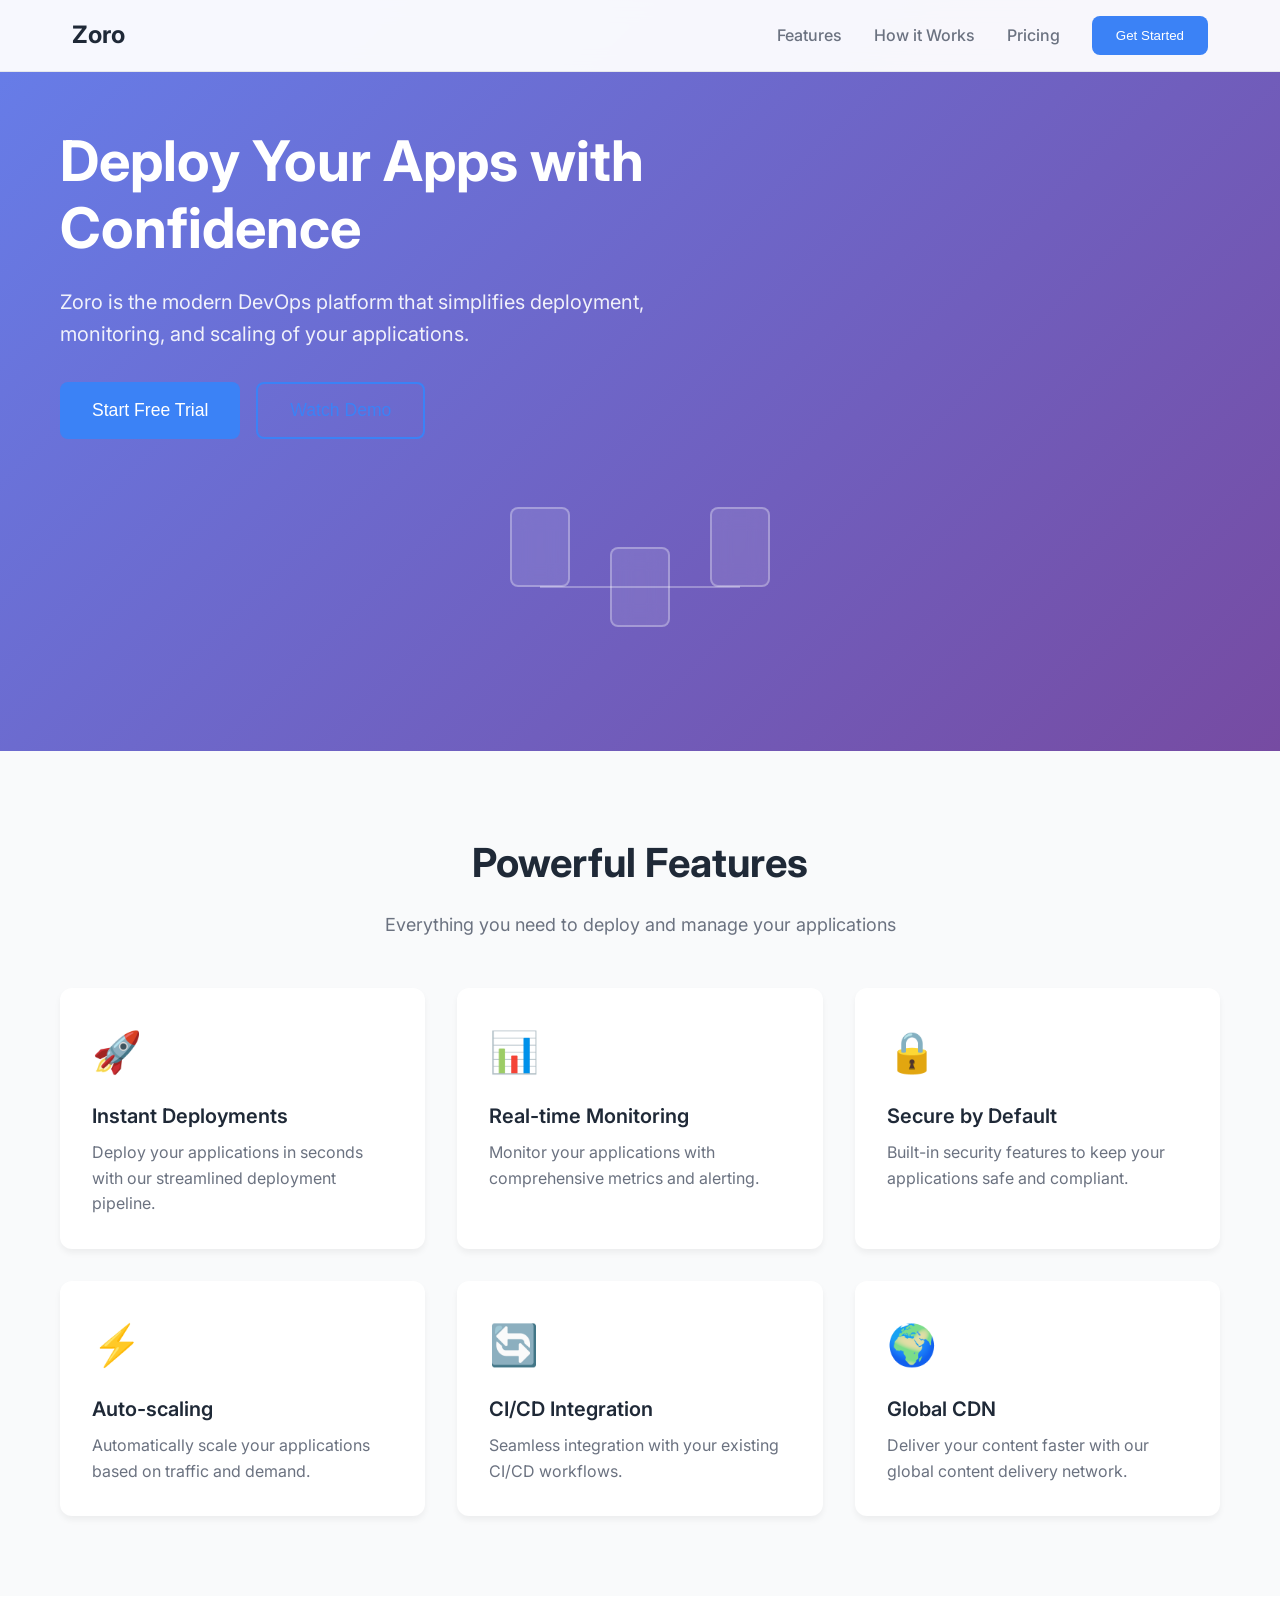
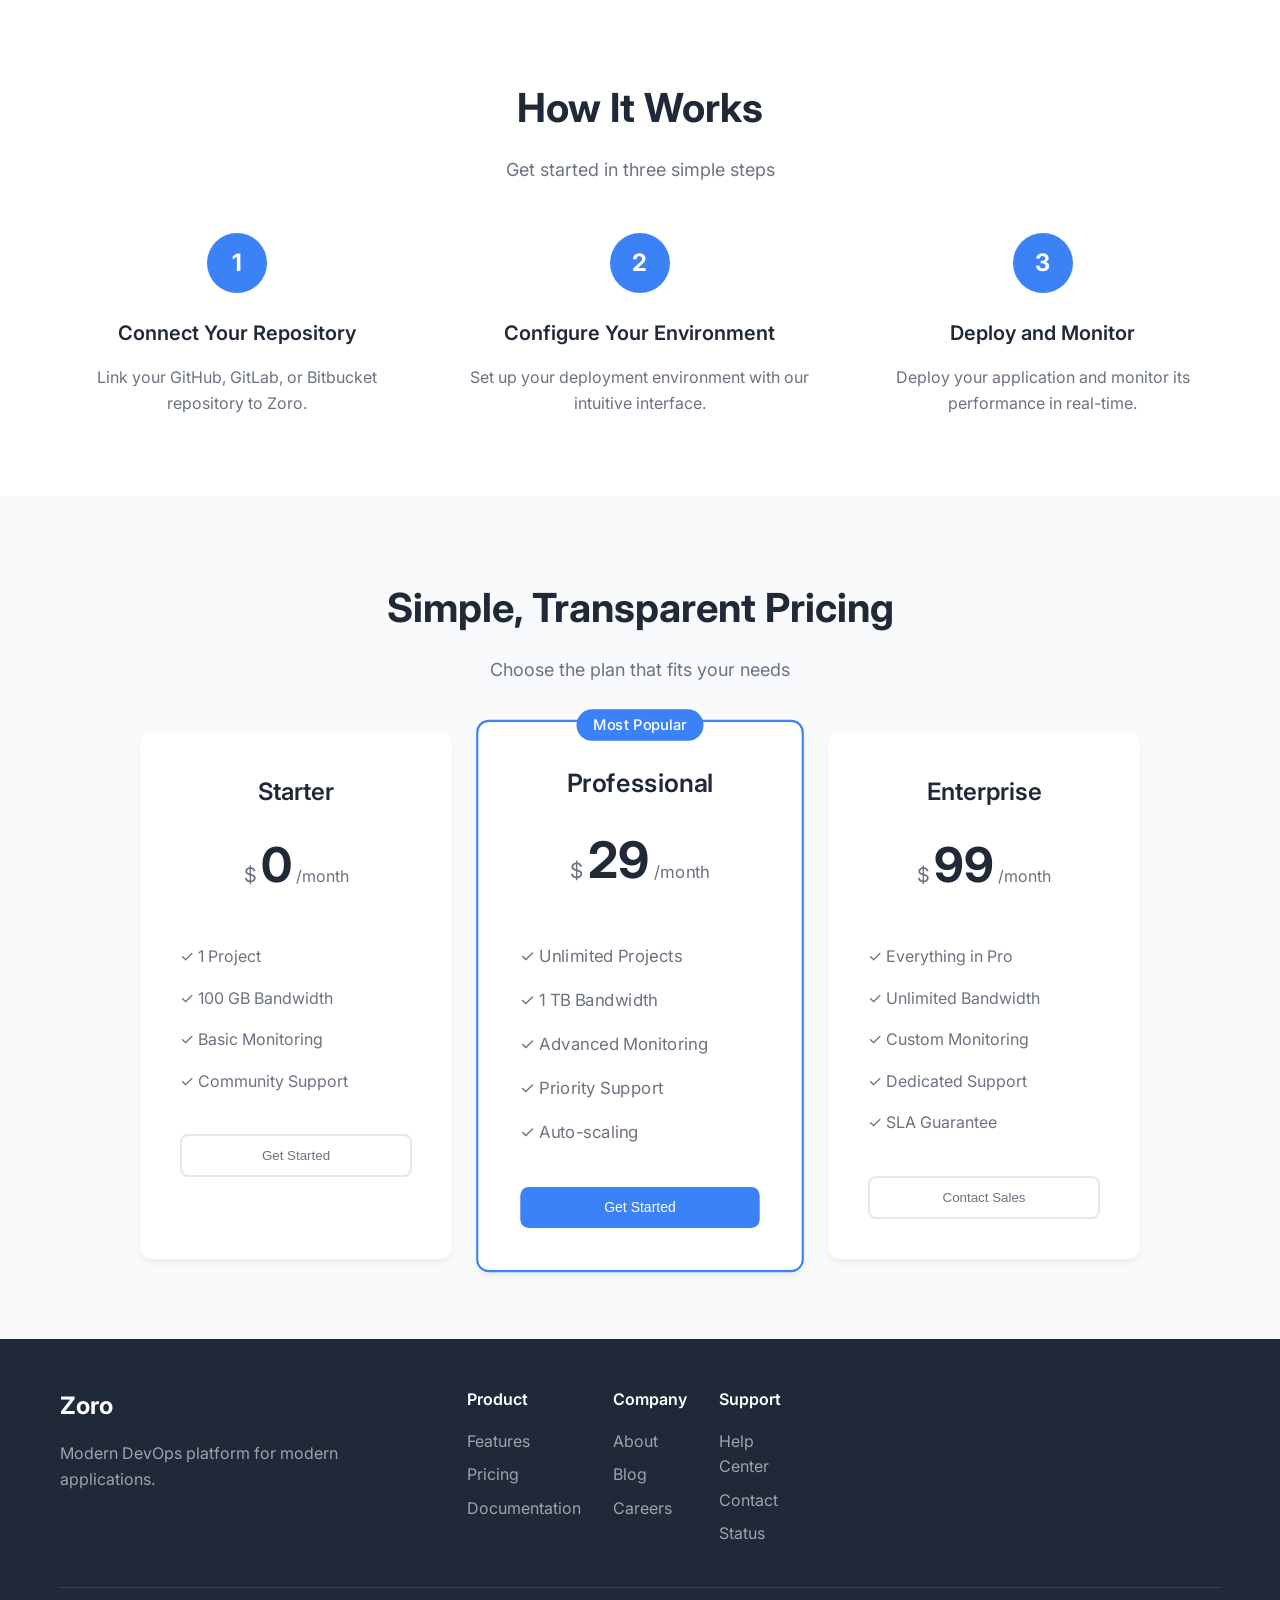
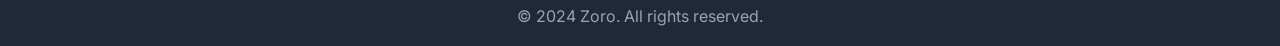
==== index.html @ 1e9e49af "nc" ====
<!DOCTYPE html>
<html lang="en">
<head>
    <meta charset="UTF-8">
    <meta name="viewport" content="width=device-width, initial-scale=1.0">
    <title>Zoro - DevOps Platform</title>
    <link rel="stylesheet" href="styles.css">
    <link href="https://fonts.googleapis.com/css2?family=Inter:wght@300;400;500;600;700&display=swap" rel="stylesheet">
</head>
<body>
    <header class="header">
        <nav class="nav">
            <div class="nav-container">
                <div class="nav-brand">
                    <h1>Zoro</h1>
                </div>
                <div class="nav-menu">
                    <a href="#features" class="nav-link">Features</a>
                    <a href="#how-it-works" class="nav-link">How it Works</a>
                    <a href="#pricing" class="nav-link">Pricing</a>
                    <button class="btn btn-primary">Get Started</button>
                </div>
                <div class="nav-toggle">
                    <span></span>
                    <span></span>
                    <span></span>
                </div>
            </div>
        </nav>
    </header>

    <main>
        <section class="hero">
            <div class="container">
                <div class="hero-content">
                    <h1 class="hero-title">Deploy Your Apps with Confidence</h1>
                    <p class="hero-subtitle">Zoro is the modern DevOps platform that simplifies deployment, monitoring, and scaling of your applications.</p>
                    <div class="hero-actions">
                        <button class="btn btn-primary btn-large">Start Free Trial</button>
                        <button class="btn btn-secondary btn-large">Watch Demo</button>
                    </div>
                </div>
                <div class="hero-visual">
                    <div class="hero-graphic">
                        <div class="server server-1"></div>
                        <div class="server server-2"></div>
                        <div class="server server-3"></div>
                        <div class="connection-line"></div>
                    </div>
                </div>
            </div>
        </section>

        <section id="features" class="features">
            <div class="container">
                <div class="section-header">
                    <h2>Powerful Features</h2>
                    <p>Everything you need to deploy and manage your applications</p>
                </div>
                <div class="features-grid">
                    <div class="feature-card">
                        <div class="feature-icon">🚀</div>
                        <h3>Instant Deployments</h3>
                        <p>Deploy your applications in seconds with our streamlined deployment pipeline.</p>
                    </div>
                    <div class="feature-card">
                        <div class="feature-icon">📊</div>
                        <h3>Real-time Monitoring</h3>
                        <p>Monitor your applications with comprehensive metrics and alerting.</p>
                    </div>
                    <div class="feature-card">
                        <div class="feature-icon">🔒</div>
                        <h3>Secure by Default</h3>
                        <p>Built-in security features to keep your applications safe and compliant.</p>
                    </div>
                    <div class="feature-card">
                        <div class="feature-icon">⚡</div>
                        <h3>Auto-scaling</h3>
                        <p>Automatically scale your applications based on traffic and demand.</p>
                    </div>
                    <div class="feature-card">
                        <div class="feature-icon">🔄</div>
                        <h3>CI/CD Integration</h3>
                        <p>Seamless integration with your existing CI/CD workflows.</p>
                    </div>
                    <div class="feature-card">
                        <div class="feature-icon">🌍</div>
                        <h3>Global CDN</h3>
                        <p>Deliver your content faster with our global content delivery network.</p>
                    </div>
                </div>
            </div>
        </section>

        <section id="how-it-works" class="how-it-works">
            <div class="container">
                <div class="section-header">
                    <h2>How It Works</h2>
                    <p>Get started in three simple steps</p>
                </div>
                <div class="steps">
                    <div class="step">
                        <div class="step-number">1</div>
                        <h3>Connect Your Repository</h3>
                        <p>Link your GitHub, GitLab, or Bitbucket repository to Zoro.</p>
                    </div>
                    <div class="step">
                        <div class="step-number">2</div>
                        <h3>Configure Your Environment</h3>
                        <p>Set up your deployment environment with our intuitive interface.</p>
                    </div>
                    <div class="step">
                        <div class="step-number">3</div>
                        <h3>Deploy and Monitor</h3>
                        <p>Deploy your application and monitor its performance in real-time.</p>
                    </div>
                </div>
            </div>
        </section>

        <section id="pricing" class="pricing">
            <div class="container">
                <div class="section-header">
                    <h2>Simple, Transparent Pricing</h2>
                    <p>Choose the plan that fits your needs</p>
                </div>
                <div class="pricing-grid">
                    <div class="pricing-card">
                        <h3>Starter</h3>
                        <div class="price">
                            <span class="currency">$</span>
                            <span class="amount">0</span>
                            <span class="period">/month</span>
                        </div>
                        <ul class="features-list">
                            <li>✓ 1 Project</li>
                            <li>✓ 100 GB Bandwidth</li>
                            <li>✓ Basic Monitoring</li>
                            <li>✓ Community Support</li>
                        </ul>
                        <button class="btn btn-outline">Get Started</button>
                    </div>
                    <div class="pricing-card featured">
                        <div class="popular-badge">Most Popular</div>
                        <h3>Professional</h3>
                        <div class="price">
                            <span class="currency">$</span>
                            <span class="amount">29</span>
                            <span class="period">/month</span>
                        </div>
                        <ul class="features-list">
                            <li>✓ Unlimited Projects</li>
                            <li>✓ 1 TB Bandwidth</li>
                            <li>✓ Advanced Monitoring</li>
                            <li>✓ Priority Support</li>
                            <li>✓ Auto-scaling</li>
                        </ul>
                        <button class="btn btn-primary">Get Started</button>
                    </div>
                    <div class="pricing-card">
                        <h3>Enterprise</h3>
                        <div class="price">
                            <span class="currency">$</span>
                            <span class="amount">99</span>
                            <span class="period">/month</span>
                        </div>
                        <ul class="features-list">
                            <li>✓ Everything in Pro</li>
                            <li>✓ Unlimited Bandwidth</li>
                            <li>✓ Custom Monitoring</li>
                            <li>✓ Dedicated Support</li>
                            <li>✓ SLA Guarantee</li>
                        </ul>
                        <button class="btn btn-outline">Contact Sales</button>
                    </div>
                </div>
            </div>
        </section>
    </main>

    <footer class="footer">
        <div class="container">
            <div class="footer-content">
                <div class="footer-brand">
                    <h3>Zoro</h3>
                    <p>Modern DevOps platform for modern applications.</p>
                </div>
                <div class="footer-links">
                    <div class="link-group">
                        <h4>Product</h4>
                        <a href="#">Features</a>
                        <a href="#">Pricing</a>
                        <a href="#">Documentation</a>
                    </div>
                    <div class="link-group">
                        <h4>Company</h4>
                        <a href="#">About</a>
                        <a href="#">Blog</a>
                        <a href="#">Careers</a>
                    </div>
                    <div class="link-group">
                        <h4>Support</h4>
                        <a href="#">Help Center</a>
                        <a href="#">Contact</a>
                        <a href="#">Status</a>
                    </div>
                </div>
            </div>
            <div class="footer-bottom">
                <p>&copy; 2024 Zoro. All rights reserved.</p>
            </div>
        </div>
    </footer>
</body>
</html>
---- styles.css ----
/* Reset and Base Styles */
* {
    margin: 0;
    padding: 0;
    box-sizing: border-box;
}

body {
    font-family: 'Inter', -apple-system, BlinkMacSystemFont, 'Segoe UI', Roboto, sans-serif;
    line-height: 1.6;
    color: #333;
    background-color: #fff;
}

.container {
    max-width: 1200px;
    margin: 0 auto;
    padding: 0 20px;
}

/* Header Styles */
.header {
    background: rgba(255, 255, 255, 0.95);
    backdrop-filter: blur(10px);
    border-bottom: 1px solid #e5e7eb;
    position: fixed;
    top: 0;
    width: 100%;
    z-index: 1000;
}

.nav-container {
    display: flex;
    justify-content: space-between;
    align-items: center;
    padding: 1rem 2rem;
    max-width: 1200px;
    margin: 0 auto;
}

.nav-brand h1 {
    font-size: 1.5rem;
    font-weight: 700;
    color: #1f2937;
    text-decoration: none;
}

.nav-menu {
    display: flex;
    align-items: center;
    gap: 2rem;
}

.nav-link {
    text-decoration: none;
    color: #6b7280;
    font-weight: 500;
    transition: color 0.3s ease;
}

.nav-link:hover {
    color: #1f2937;
}

.nav-toggle {
    display: none;
    flex-direction: column;
    cursor: pointer;
}

.nav-toggle span {
    width: 25px;
    height: 3px;
    background: #1f2937;
    margin: 3px 0;
    transition: 0.3s;
}

/* Button Styles */
.btn {
    padding: 0.75rem 1.5rem;
    border: none;
    border-radius: 8px;
    font-weight: 500;
    cursor: pointer;
    transition: all 0.3s ease;
    text-decoration: none;
    display: inline-block;
    text-align: center;
}

.btn-primary {
    background: #3b82f6;
    color: white;
}

.btn-primary:hover {
    background: #2563eb;
    transform: translateY(-2px);
    box-shadow: 0 10px 25px rgba(59, 130, 246, 0.3);
}

.btn-secondary {
    background: transparent;
    color: #3b82f6;
    border: 2px solid #3b82f6;
}

.btn-secondary:hover {
    background: #3b82f6;
    color: white;
}

.btn-outline {
    background: transparent;
    color: #6b7280;
    border: 2px solid #e5e7eb;
}

.btn-outline:hover {
    background: #f9fafb;
    border-color: #d1d5db;
}

.btn-large {
    padding: 1rem 2rem;
    font-size: 1.1rem;
}

/* Hero Section */
.hero {
    padding: 8rem 0 4rem;
    background: linear-gradient(135deg, #667eea 0%, #764ba2 100%);
    color: white;
    overflow: hidden;
}

.hero-content {
    max-width: 600px;
    margin-bottom: 3rem;
}

.hero-title {
    font-size: 3.5rem;
    font-weight: 700;
    margin-bottom: 1.5rem;
    line-height: 1.2;
}

.hero-subtitle {
    font-size: 1.25rem;
    margin-bottom: 2rem;
    opacity: 0.9;
}

.hero-actions {
    display: flex;
    gap: 1rem;
    flex-wrap: wrap;
}

.hero-visual {
    display: flex;
    justify-content: center;
    align-items: center;
    margin-top: 2rem;
}

.hero-graphic {
    position: relative;
    width: 300px;
    height: 200px;
}

.server {
    position: absolute;
    width: 60px;
    height: 80px;
    background: rgba(255, 255, 255, 0.1);
    border: 2px solid rgba(255, 255, 255, 0.3);
    border-radius: 8px;
    display: flex;
    align-items: center;
    justify-content: center;
    backdrop-filter: blur(10px);
}

.server-1 {
    top: 20px;
    left: 20px;
    animation: float 3s ease-in-out infinite;
}

.server-2 {
    top: 60px;
    left: 120px;
    animation: float 3s ease-in-out infinite 1s;
}

.server-3 {
    top: 20px;
    right: 20px;
    animation: float 3s ease-in-out infinite 2s;
}

.connection-line {
    position: absolute;
    top: 50%;
    left: 50%;
    width: 200px;
    height: 2px;
    background: rgba(255, 255, 255, 0.3);
    transform: translate(-50%, -50%);
}

@keyframes float {
    0%, 100% { transform: translateY(0px); }
    50% { transform: translateY(-10px); }
}

/* Features Section */
.features {
    padding: 5rem 0;
    background: #f9fafb;
}

.section-header {
    text-align: center;
    margin-bottom: 3rem;
}

.section-header h2 {
    font-size: 2.5rem;
    font-weight: 700;
    margin-bottom: 1rem;
    color: #1f2937;
}

.section-header p {
    font-size: 1.125rem;
    color: #6b7280;
    max-width: 600px;
    margin: 0 auto;
}

.features-grid {
    display: grid;
    grid-template-columns: repeat(auto-fit, minmax(300px, 1fr));
    gap: 2rem;
}

.feature-card {
    background: white;
    padding: 2rem;
    border-radius: 12px;
    box-shadow: 0 4px 6px rgba(0, 0, 0, 0.05);
    transition: transform 0.3s ease, box-shadow 0.3s ease;
}

.feature-card:hover {
    transform: translateY(-5px);
    box-shadow: 0 20px 40px rgba(0, 0, 0, 0.1);
}

.feature-icon {
    font-size: 2.5rem;
    margin-bottom: 1rem;
}

.feature-card h3 {
    font-size: 1.25rem;
    font-weight: 600;
    margin-bottom: 0.5rem;
    color: #1f2937;
}

.feature-card p {
    color: #6b7280;
    line-height: 1.6;
}

/* How It Works Section */
.how-it-works {
    padding: 5rem 0;
}

.steps {
    display: grid;
    grid-template-columns: repeat(auto-fit, minmax(250px, 1fr));
    gap: 3rem;
    position: relative;
}

.step {
    text-align: center;
    position: relative;
}

.step-number {
    width: 60px;
    height: 60px;
    background: #3b82f6;
    color: white;
    border-radius: 50%;
    display: flex;
    align-items: center;
    justify-content: center;
    font-size: 1.5rem;
    font-weight: 700;
    margin: 0 auto 1.5rem;
}

.step h3 {
    font-size: 1.25rem;
    font-weight: 600;
    margin-bottom: 1rem;
    color: #1f2937;
}

.step p {
    color: #6b7280;
    line-height: 1.6;
}

/* Pricing Section */
.pricing {
    padding: 5rem 0;
    background: #f9fafb;
}

.pricing-grid {
    display: grid;
    grid-template-columns: repeat(auto-fit, minmax(300px, 1fr));
    gap: 2rem;
    max-width: 1000px;
    margin: 0 auto;
}

.pricing-card {
    background: white;
    padding: 2.5rem;
    border-radius: 12px;
    box-shadow: 0 4px 6px rgba(0, 0, 0, 0.05);
    position: relative;
    transition: transform 0.3s ease, box-shadow 0.3s ease;
}

.pricing-card:hover {
    transform: translateY(-5px);
    box-shadow: 0 20px 40px rgba(0, 0, 0, 0.1);
}

.pricing-card.featured {
    border: 2px solid #3b82f6;
    transform: scale(1.05);
}

.popular-badge {
    position: absolute;
    top: -12px;
    left: 50%;
    transform: translateX(-50%);
    background: #3b82f6;
    color: white;
    padding: 0.25rem 1rem;
    border-radius: 20px;
    font-size: 0.875rem;
    font-weight: 500;
}

.pricing-card h3 {
    font-size: 1.5rem;
    font-weight: 600;
    margin-bottom: 1rem;
    color: #1f2937;
    text-align: center;
}

.price {
    text-align: center;
    margin-bottom: 2rem;
}

.currency {
    font-size: 1.25rem;
    color: #6b7280;
}

.amount {
    font-size: 3rem;
    font-weight: 700;
    color: #1f2937;
}

.period {
    color: #6b7280;
    font-size: 1rem;
}

.features-list {
    list-style: none;
    margin-bottom: 2rem;
}

.features-list li {
    padding: 0.5rem 0;
    color: #6b7280;
}

.pricing-card .btn {
    width: 100%;
}

/* Footer */
.footer {
    background: #1f2937;
    color: white;
    padding: 3rem 0 1rem;
}

.footer-content {
    display: grid;
    grid-template-columns: 2fr 1fr 1fr 1fr;
    gap: 2rem;
    margin-bottom: 2rem;
}

.footer-brand h3 {
    font-size: 1.5rem;
    font-weight: 700;
    margin-bottom: 1rem;
}

.footer-brand p {
    color: #9ca3af;
    line-height: 1.6;
}

.footer-links {
    display: grid;
    grid-template-columns: repeat(3, 1fr);
    gap: 2rem;
}

.link-group h4 {
    font-size: 1rem;
    font-weight: 600;
    margin-bottom: 1rem;
    color: white;
}

.link-group a {
    display: block;
    color: #9ca3af;
    text-decoration: none;
    margin-bottom: 0.5rem;
    transition: color 0.3s ease;
}

.link-group a:hover {
    color: white;
}

.footer-bottom {
    border-top: 1px solid #374151;
    padding-top: 1rem;
    text-align: center;
    color: #9ca3af;
}

/* Responsive Design */
@media (max-width: 768px) {
    .nav-menu {
        display: none;
    }
    
    .nav-toggle {
        display: flex;
    }
    
    .hero-title {
        font-size: 2.5rem;
    }
    
    .hero-subtitle {
        font-size: 1.125rem;
    }
    
    .hero-actions {
        flex-direction: column;
        align-items: center;
    }
    
    .btn-large {
        width: 100%;
        max-width: 300px;
    }
    
    .features-grid,
    .steps,
    .pricing-grid {
        grid-template-columns: 1fr;
    }
    
    .pricing-card.featured {
        transform: none;
    }
    
    .footer-content {
        grid-template-columns: 1fr;
        text-align: center;
    }
    
    .footer-links {
        grid-template-columns: 1fr;
    }
}

@media (max-width: 480px) {
    .container {
        padding: 0 15px;
    }
    
    .nav-container {
        padding: 1rem 15px;
    }
    
    .hero {
        padding: 6rem 0 3rem;
    }
    
    .hero-title {
        font-size: 2rem;
    }
    
    .section-header h2 {
        font-size: 2rem;
    }
    
    .features,
    .how-it-works,
    .pricing {
        padding: 3rem 0;
    }
}
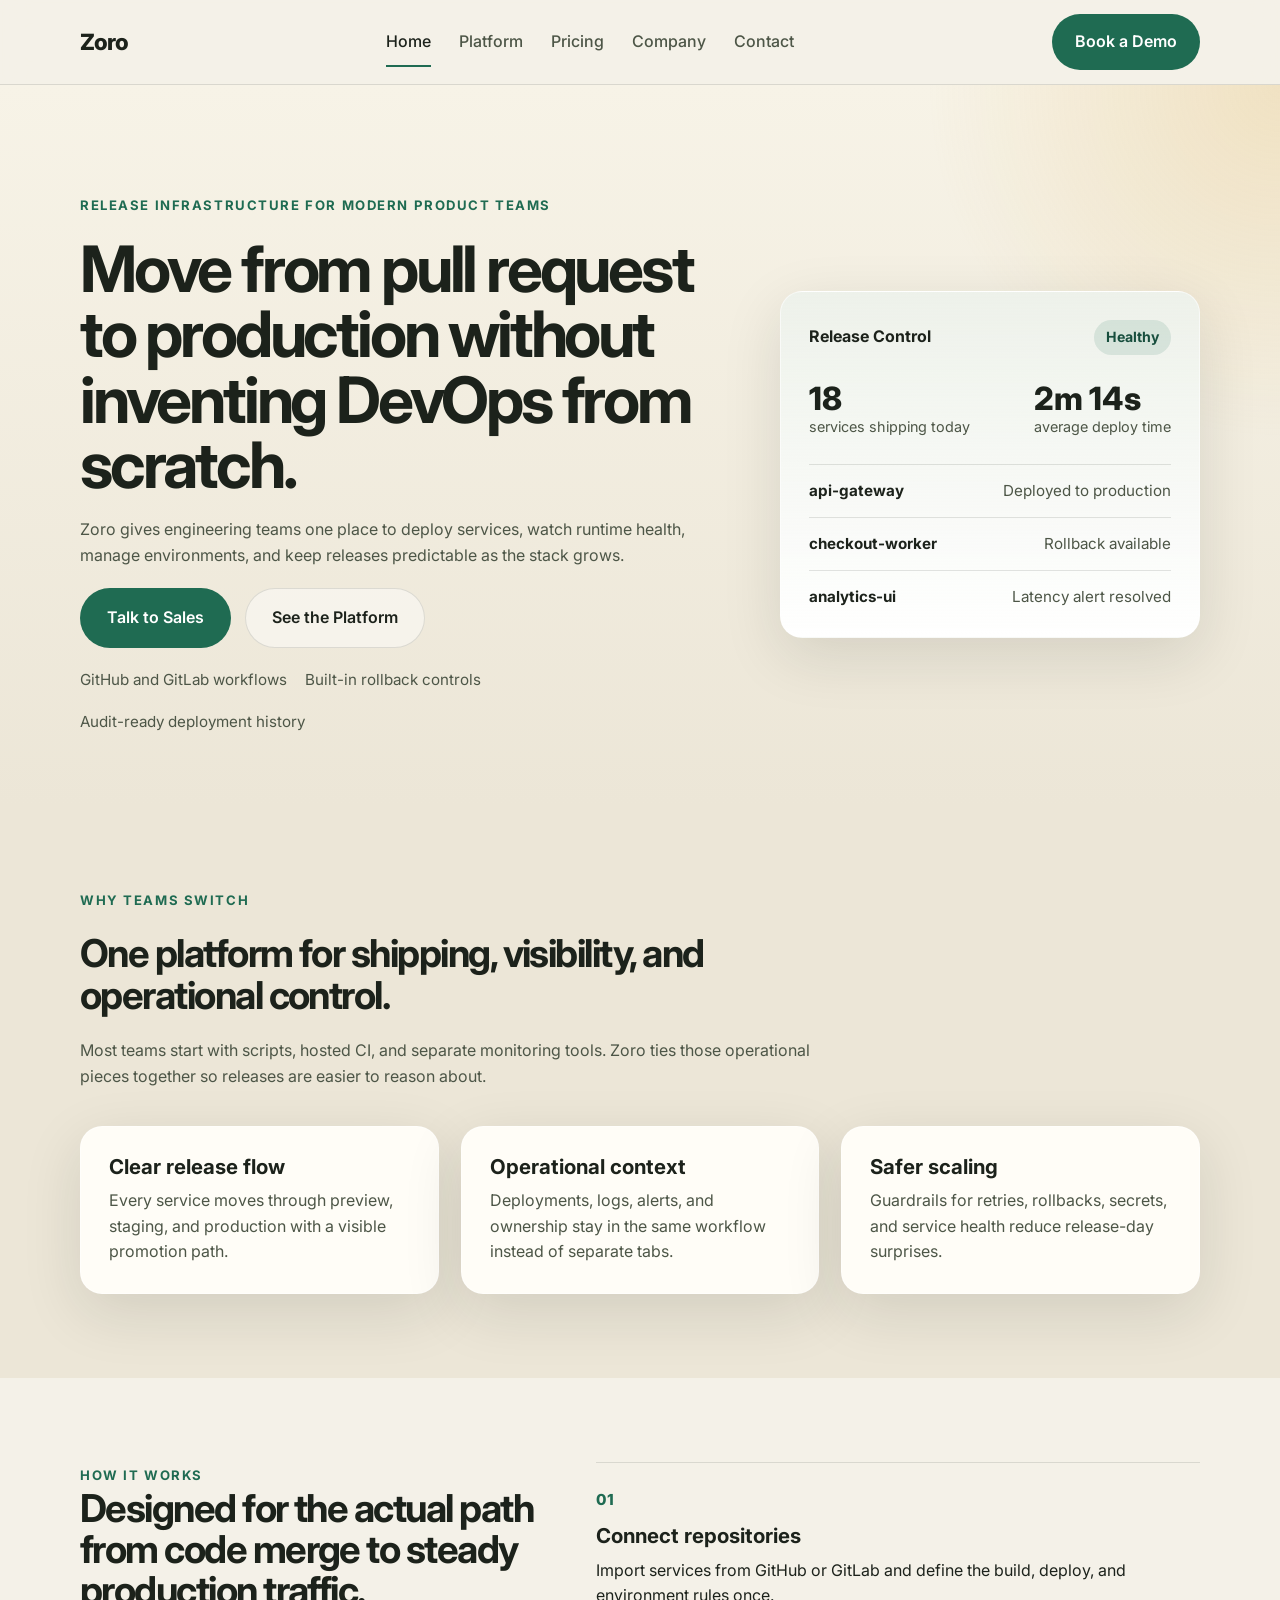
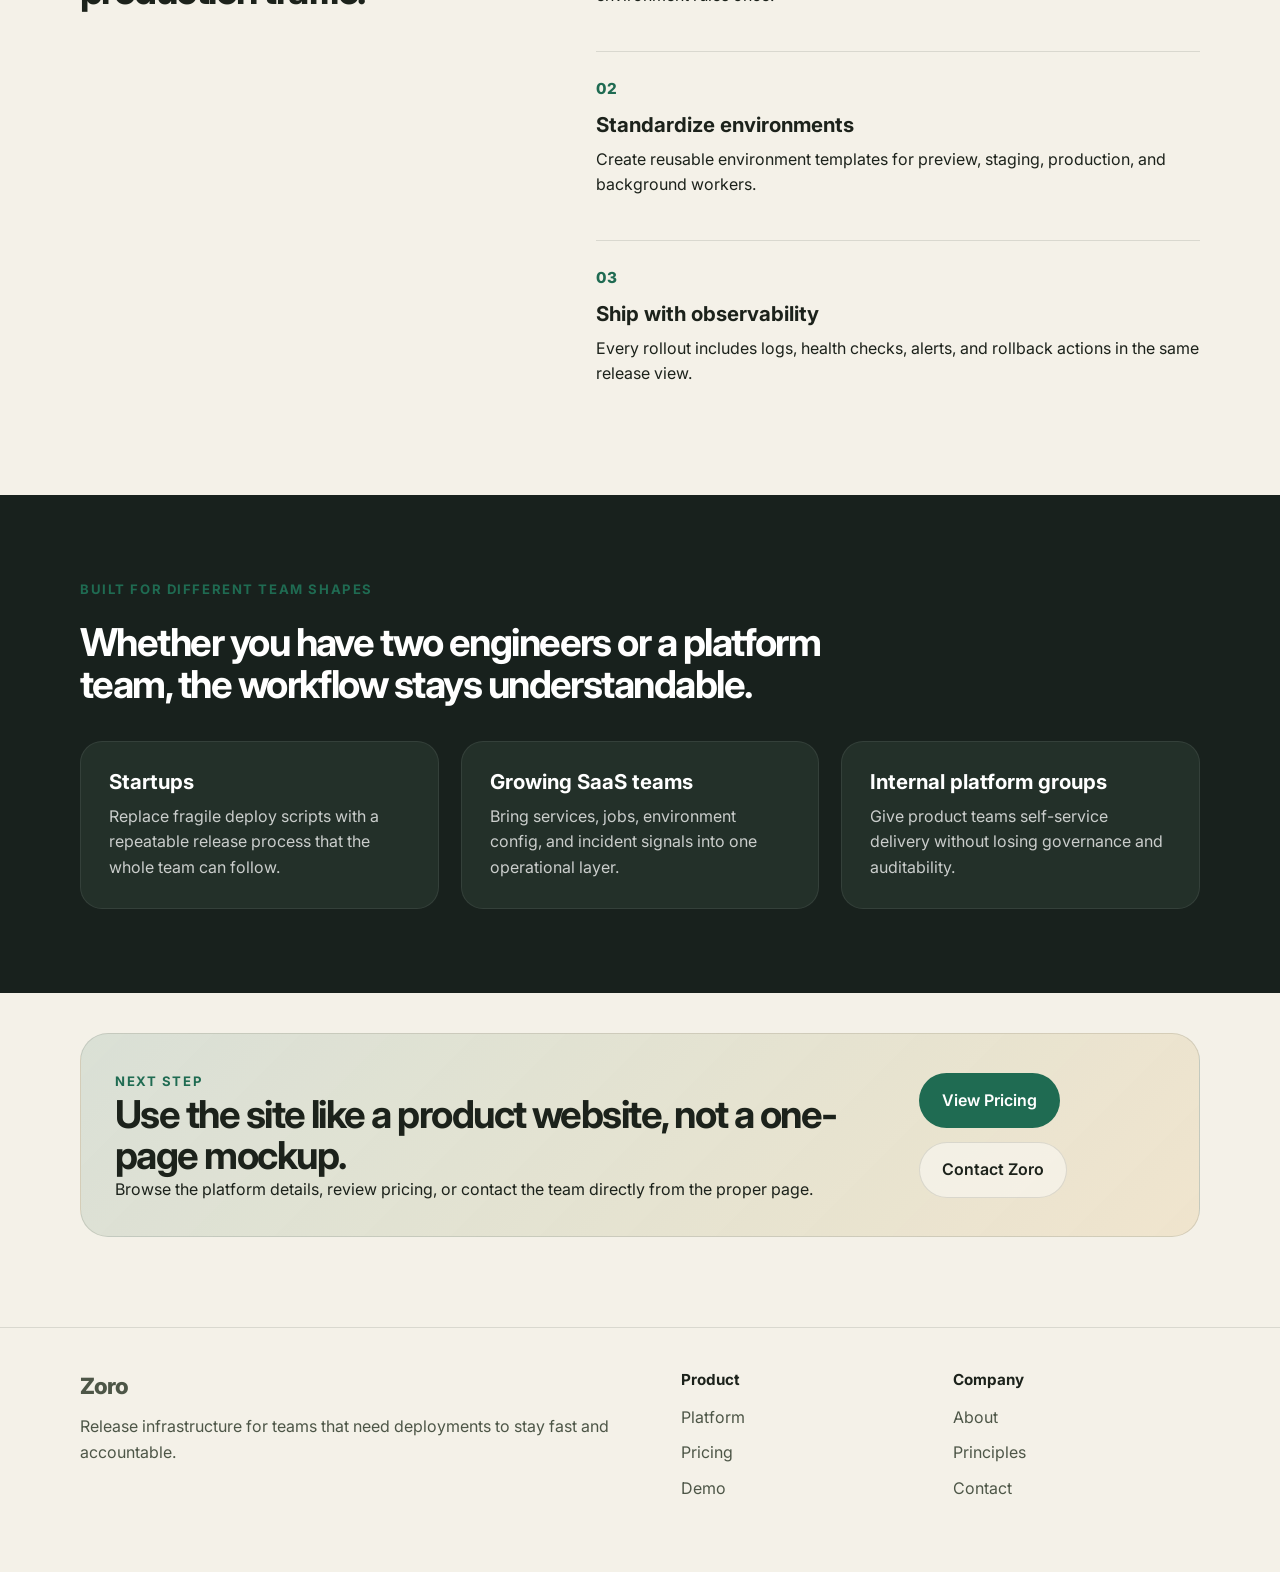
==== commit 819b67e2: "nc" ====
--- a/index.html
+++ b/index.html
@@ -3,211 +3,181 @@
 <head>
     <meta charset="UTF-8">
     <meta name="viewport" content="width=device-width, initial-scale=1.0">
-    <title>Zoro - DevOps Platform</title>
+    <title>Zoro | Release Infrastructure for Shipping Teams</title>
     <link rel="stylesheet" href="styles.css">
-    <link href="https://fonts.googleapis.com/css2?family=Inter:wght@300;400;500;600;700&display=swap" rel="stylesheet">
+    <link rel="preconnect" href="https://fonts.googleapis.com">
+    <link rel="preconnect" href="https://fonts.gstatic.com" crossorigin>
+    <link href="https://fonts.googleapis.com/css2?family=Inter:wght@400;500;600;700;800&display=swap" rel="stylesheet">
 </head>
 <body>
-    <header class="header">
-        <nav class="nav">
-            <div class="nav-container">
-                <div class="nav-brand">
-                    <h1>Zoro</h1>
-                </div>
-                <div class="nav-menu">
-                    <a href="#features" class="nav-link">Features</a>
-                    <a href="#how-it-works" class="nav-link">How it Works</a>
-                    <a href="#pricing" class="nav-link">Pricing</a>
-                    <button class="btn btn-primary">Get Started</button>
-                </div>
-                <div class="nav-toggle">
-                    <span></span>
-                    <span></span>
-                    <span></span>
-                </div>
-            </div>
-        </nav>
+    <header class="site-header">
+        <div class="container nav-shell">
+            <a href="index.html" class="brand-mark">Zoro</a>
+            <nav class="site-nav" aria-label="Primary navigation">
+                <a href="index.html" class="nav-link active">Home</a>
+                <a href="platform.html" class="nav-link">Platform</a>
+                <a href="pricing.html" class="nav-link">Pricing</a>
+                <a href="company.html" class="nav-link">Company</a>
+                <a href="contact.html" class="nav-link">Contact</a>
+            </nav>
+            <a href="contact.html" class="btn btn-primary">Book a Demo</a>
+        </div>
     </header>
 
     <main>
-        <section class="hero">
-            <div class="container">
-                <div class="hero-content">
-                    <h1 class="hero-title">Deploy Your Apps with Confidence</h1>
-                    <p class="hero-subtitle">Zoro is the modern DevOps platform that simplifies deployment, monitoring, and scaling of your applications.</p>
+        <section class="hero hero-home">
+            <div class="container hero-grid">
+                <div class="hero-copy">
+                    <span class="eyebrow">Release infrastructure for modern product teams</span>
+                    <h1 class="hero-title">Move from pull request to production without inventing DevOps from scratch.</h1>
+                    <p class="hero-subtitle">
+                        Zoro gives engineering teams one place to deploy services, watch runtime health, manage environments,
+                        and keep releases predictable as the stack grows.
+                    </p>
                     <div class="hero-actions">
-                        <button class="btn btn-primary btn-large">Start Free Trial</button>
-                        <button class="btn btn-secondary btn-large">Watch Demo</button>
+                        <a href="contact.html" class="btn btn-primary btn-large">Talk to Sales</a>
+                        <a href="platform.html" class="btn btn-secondary btn-large">See the Platform</a>
+                    </div>
+                    <div class="hero-proof">
+                        <span>GitHub and GitLab workflows</span>
+                        <span>Built-in rollback controls</span>
+                        <span>Audit-ready deployment history</span>
                     </div>
                 </div>
-                <div class="hero-visual">
-                    <div class="hero-graphic">
-                        <div class="server server-1"></div>
-                        <div class="server server-2"></div>
-                        <div class="server server-3"></div>
-                        <div class="connection-line"></div>
+                <div class="hero-panel">
+                    <div class="status-card glow-card">
+                        <div class="status-head">
+                            <span class="status-label">Release Control</span>
+                            <span class="status-pill">Healthy</span>
+                        </div>
+                        <div class="metric-row">
+                            <div>
+                                <p class="metric-value">18</p>
+                                <p class="metric-label">services shipping today</p>
+                            </div>
+                            <div>
+                                <p class="metric-value">2m 14s</p>
+                                <p class="metric-label">average deploy time</p>
+                            </div>
+                        </div>
+                        <ul class="timeline-list">
+                            <li><strong>api-gateway</strong><span>Deployed to production</span></li>
+                            <li><strong>checkout-worker</strong><span>Rollback available</span></li>
+                            <li><strong>analytics-ui</strong><span>Latency alert resolved</span></li>
+                        </ul>
                     </div>
                 </div>
             </div>
         </section>
 
-        <section id="features" class="features">
+        <section class="section surface-muted">
             <div class="container">
                 <div class="section-header">
-                    <h2>Powerful Features</h2>
-                    <p>Everything you need to deploy and manage your applications</p>
+                    <span class="eyebrow">Why teams switch</span>
+                    <h2>One platform for shipping, visibility, and operational control.</h2>
+                    <p>
+                        Most teams start with scripts, hosted CI, and separate monitoring tools. Zoro ties those operational
+                        pieces together so releases are easier to reason about.
+                    </p>
                 </div>
-                <div class="features-grid">
-                    <div class="feature-card">
-                        <div class="feature-icon">🚀</div>
-                        <h3>Instant Deployments</h3>
-                        <p>Deploy your applications in seconds with our streamlined deployment pipeline.</p>
-                    </div>
-                    <div class="feature-card">
-                        <div class="feature-icon">📊</div>
-                        <h3>Real-time Monitoring</h3>
-                        <p>Monitor your applications with comprehensive metrics and alerting.</p>
-                    </div>
-                    <div class="feature-card">
-                        <div class="feature-icon">🔒</div>
-                        <h3>Secure by Default</h3>
-                        <p>Built-in security features to keep your applications safe and compliant.</p>
-                    </div>
-                    <div class="feature-card">
-                        <div class="feature-icon">⚡</div>
-                        <h3>Auto-scaling</h3>
-                        <p>Automatically scale your applications based on traffic and demand.</p>
-                    </div>
-                    <div class="feature-card">
-                        <div class="feature-icon">🔄</div>
-                        <h3>CI/CD Integration</h3>
-                        <p>Seamless integration with your existing CI/CD workflows.</p>
-                    </div>
-                    <div class="feature-card">
-                        <div class="feature-icon">🌍</div>
-                        <h3>Global CDN</h3>
-                        <p>Deliver your content faster with our global content delivery network.</p>
-                    </div>
+                <div class="card-grid three-up">
+                    <article class="info-card">
+                        <h3>Clear release flow</h3>
+                        <p>Every service moves through preview, staging, and production with a visible promotion path.</p>
+                    </article>
+                    <article class="info-card">
+                        <h3>Operational context</h3>
+                        <p>Deployments, logs, alerts, and ownership stay in the same workflow instead of separate tabs.</p>
+                    </article>
+                    <article class="info-card">
+                        <h3>Safer scaling</h3>
+                        <p>Guardrails for retries, rollbacks, secrets, and service health reduce release-day surprises.</p>
+                    </article>
                 </div>
             </div>
         </section>
 
-        <section id="how-it-works" class="how-it-works">
-            <div class="container">
-                <div class="section-header">
-                    <h2>How It Works</h2>
-                    <p>Get started in three simple steps</p>
+        <section class="section">
+            <div class="container split-section">
+                <div>
+                    <span class="eyebrow">How it works</span>
+                    <h2>Designed for the actual path from code merge to steady production traffic.</h2>
                 </div>
-                <div class="steps">
-                    <div class="step">
-                        <div class="step-number">1</div>
-                        <h3>Connect Your Repository</h3>
-                        <p>Link your GitHub, GitLab, or Bitbucket repository to Zoro.</p>
-                    </div>
-                    <div class="step">
-                        <div class="step-number">2</div>
-                        <h3>Configure Your Environment</h3>
-                        <p>Set up your deployment environment with our intuitive interface.</p>
-                    </div>
-                    <div class="step">
-                        <div class="step-number">3</div>
-                        <h3>Deploy and Monitor</h3>
-                        <p>Deploy your application and monitor its performance in real-time.</p>
-                    </div>
+                <div class="steps-grid">
+                    <article class="step-card">
+                        <span class="step-number">01</span>
+                        <h3>Connect repositories</h3>
+                        <p>Import services from GitHub or GitLab and define the build, deploy, and environment rules once.</p>
+                    </article>
+                    <article class="step-card">
+                        <span class="step-number">02</span>
+                        <h3>Standardize environments</h3>
+                        <p>Create reusable environment templates for preview, staging, production, and background workers.</p>
+                    </article>
+                    <article class="step-card">
+                        <span class="step-number">03</span>
+                        <h3>Ship with observability</h3>
+                        <p>Every rollout includes logs, health checks, alerts, and rollback actions in the same release view.</p>
+                    </article>
                 </div>
             </div>
         </section>
 
-        <section id="pricing" class="pricing">
+        <section class="section surface-dark">
             <div class="container">
-                <div class="section-header">
-                    <h2>Simple, Transparent Pricing</h2>
-                    <p>Choose the plan that fits your needs</p>
+                <div class="section-header section-header-light">
+                    <span class="eyebrow">Built for different team shapes</span>
+                    <h2>Whether you have two engineers or a platform team, the workflow stays understandable.</h2>
                 </div>
-                <div class="pricing-grid">
-                    <div class="pricing-card">
-                        <h3>Starter</h3>
-                        <div class="price">
-                            <span class="currency">$</span>
-                            <span class="amount">0</span>
-                            <span class="period">/month</span>
-                        </div>
-                        <ul class="features-list">
-                            <li>✓ 1 Project</li>
-                            <li>✓ 100 GB Bandwidth</li>
-                            <li>✓ Basic Monitoring</li>
-                            <li>✓ Community Support</li>
-                        </ul>
-                        <button class="btn btn-outline">Get Started</button>
-                    </div>
-                    <div class="pricing-card featured">
-                        <div class="popular-badge">Most Popular</div>
-                        <h3>Professional</h3>
-                        <div class="price">
-                            <span class="currency">$</span>
-                            <span class="amount">29</span>
-                            <span class="period">/month</span>
-                        </div>
-                        <ul class="features-list">
-                            <li>✓ Unlimited Projects</li>
-                            <li>✓ 1 TB Bandwidth</li>
-                            <li>✓ Advanced Monitoring</li>
-                            <li>✓ Priority Support</li>
-                            <li>✓ Auto-scaling</li>
-                        </ul>
-                        <button class="btn btn-primary">Get Started</button>
-                    </div>
-                    <div class="pricing-card">
-                        <h3>Enterprise</h3>
-                        <div class="price">
-                            <span class="currency">$</span>
-                            <span class="amount">99</span>
-                            <span class="period">/month</span>
-                        </div>
-                        <ul class="features-list">
-                            <li>✓ Everything in Pro</li>
-                            <li>✓ Unlimited Bandwidth</li>
-                            <li>✓ Custom Monitoring</li>
-                            <li>✓ Dedicated Support</li>
-                            <li>✓ SLA Guarantee</li>
-                        </ul>
-                        <button class="btn btn-outline">Contact Sales</button>
-                    </div>
+                <div class="card-grid three-up">
+                    <article class="info-card dark-card">
+                        <h3>Startups</h3>
+                        <p>Replace fragile deploy scripts with a repeatable release process that the whole team can follow.</p>
+                    </article>
+                    <article class="info-card dark-card">
+                        <h3>Growing SaaS teams</h3>
+                        <p>Bring services, jobs, environment config, and incident signals into one operational layer.</p>
+                    </article>
+                    <article class="info-card dark-card">
+                        <h3>Internal platform groups</h3>
+                        <p>Give product teams self-service delivery without losing governance and auditability.</p>
+                    </article>
+                </div>
+            </div>
+        </section>
+
+        <section class="section cta-section">
+            <div class="container cta-shell">
+                <div>
+                    <span class="eyebrow">Next step</span>
+                    <h2>Use the site like a product website, not a one-page mockup.</h2>
+                    <p>Browse the platform details, review pricing, or contact the team directly from the proper page.</p>
+                </div>
+                <div class="cta-actions">
+                    <a href="pricing.html" class="btn btn-primary">View Pricing</a>
+                    <a href="contact.html" class="btn btn-secondary">Contact Zoro</a>
                 </div>
             </div>
         </section>
     </main>
 
-    <footer class="footer">
-        <div class="container">
-            <div class="footer-content">
-                <div class="footer-brand">
-                    <h3>Zoro</h3>
-                    <p>Modern DevOps platform for modern applications.</p>
-                </div>
-                <div class="footer-links">
-                    <div class="link-group">
-                        <h4>Product</h4>
-                        <a href="#">Features</a>
-                        <a href="#">Pricing</a>
-                        <a href="#">Documentation</a>
-                    </div>
-                    <div class="link-group">
-                        <h4>Company</h4>
-                        <a href="#">About</a>
-                        <a href="#">Blog</a>
-                        <a href="#">Careers</a>
-                    </div>
-                    <div class="link-group">
-                        <h4>Support</h4>
-                        <a href="#">Help Center</a>
-                        <a href="#">Contact</a>
-                        <a href="#">Status</a>
-                    </div>
-                </div>
+    <footer class="site-footer">
+        <div class="container footer-grid">
+            <div>
+                <a href="index.html" class="brand-mark brand-footer">Zoro</a>
+                <p class="footer-copy">Release infrastructure for teams that need deployments to stay fast and accountable.</p>
             </div>
-            <div class="footer-bottom">
-                <p>&copy; 2024 Zoro. All rights reserved.</p>
+            <div>
+                <h4>Product</h4>
+                <a href="platform.html">Platform</a>
+                <a href="pricing.html">Pricing</a>
+                <a href="contact.html">Demo</a>
+            </div>
+            <div>
+                <h4>Company</h4>
+                <a href="company.html">About</a>
+                <a href="company.html#principles">Principles</a>
+                <a href="contact.html">Contact</a>
             </div>
         </div>
     </footer>
--- a/styles.css
+++ b/styles.css
@@ -1,545 +1,602 @@
-/* Reset and Base Styles */
+:root {
+    --bg: #f4f1e8;
+    --surface: #fffdf7;
+    --surface-muted: #ece6d7;
+    --text: #1c221b;
+    --text-soft: #4d5647;
+    --line: rgba(28, 34, 27, 0.12);
+    --brand: #1f6b52;
+    --brand-dark: #174e3d;
+    --accent: #dcae55;
+    --dark: #18211d;
+    --dark-soft: #233029;
+    --white: #ffffff;
+    --shadow: 0 18px 60px rgba(22, 30, 25, 0.12);
+    --radius: 22px;
+}
+
 * {
+    box-sizing: border-box;
     margin: 0;
     padding: 0;
-    box-sizing: border-box;
+}
+
+html {
+    scroll-behavior: smooth;
 }
 
 body {
-    font-family: 'Inter', -apple-system, BlinkMacSystemFont, 'Segoe UI', Roboto, sans-serif;
+    font-family: "Inter", sans-serif;
+    color: var(--text);
+    background: var(--bg);
     line-height: 1.6;
-    color: #333;
-    background-color: #fff;
+}
+
+a {
+    color: inherit;
+    text-decoration: none;
+}
+
+img {
+    max-width: 100%;
+    display: block;
 }
 
 .container {
-    max-width: 1200px;
+    width: min(1120px, calc(100% - 40px));
     margin: 0 auto;
-    padding: 0 20px;
-}
-
-/* Header Styles */
-.header {
-    background: rgba(255, 255, 255, 0.95);
-    backdrop-filter: blur(10px);
-    border-bottom: 1px solid #e5e7eb;
-    position: fixed;
+}
+
+.narrow {
+    width: min(760px, 100%);
+}
+
+.site-header {
+    position: sticky;
     top: 0;
+    z-index: 20;
+    backdrop-filter: blur(14px);
+    background: rgba(244, 241, 232, 0.88);
+    border-bottom: 1px solid var(--line);
+}
+
+.nav-shell {
+    min-height: 84px;
+    display: flex;
+    align-items: center;
+    justify-content: space-between;
+    gap: 24px;
+}
+
+.brand-mark {
+    font-size: 1.4rem;
+    font-weight: 800;
+    letter-spacing: -0.04em;
+}
+
+.site-nav {
+    display: flex;
+    align-items: center;
+    gap: 28px;
+    flex-wrap: wrap;
+    justify-content: center;
+}
+
+.nav-link {
+    color: var(--text-soft);
+    font-weight: 500;
+    position: relative;
+    padding: 6px 0;
+}
+
+.nav-link.active,
+.nav-link:hover {
+    color: var(--text);
+}
+
+.nav-link.active::after {
+    content: "";
+    position: absolute;
+    left: 0;
+    bottom: -6px;
     width: 100%;
-    z-index: 1000;
-}
-
-.nav-container {
-    display: flex;
-    justify-content: space-between;
-    align-items: center;
-    padding: 1rem 2rem;
-    max-width: 1200px;
-    margin: 0 auto;
-}
-
-.nav-brand h1 {
-    font-size: 1.5rem;
-    font-weight: 700;
-    color: #1f2937;
-    text-decoration: none;
-}
-
-.nav-menu {
-    display: flex;
-    align-items: center;
-    gap: 2rem;
-}
-
-.nav-link {
-    text-decoration: none;
-    color: #6b7280;
-    font-weight: 500;
-    transition: color 0.3s ease;
-}
-
-.nav-link:hover {
-    color: #1f2937;
-}
-
-.nav-toggle {
-    display: none;
-    flex-direction: column;
-    cursor: pointer;
-}
-
-.nav-toggle span {
-    width: 25px;
-    height: 3px;
-    background: #1f2937;
-    margin: 3px 0;
-    transition: 0.3s;
-}
-
-/* Button Styles */
+    height: 2px;
+    background: var(--brand);
+}
+
 .btn {
-    padding: 0.75rem 1.5rem;
-    border: none;
-    border-radius: 8px;
-    font-weight: 500;
-    cursor: pointer;
-    transition: all 0.3s ease;
-    text-decoration: none;
-    display: inline-block;
-    text-align: center;
-}
-
-.btn-primary {
-    background: #3b82f6;
-    color: white;
-}
-
-.btn-primary:hover {
-    background: #2563eb;
-    transform: translateY(-2px);
-    box-shadow: 0 10px 25px rgba(59, 130, 246, 0.3);
-}
-
-.btn-secondary {
-    background: transparent;
-    color: #3b82f6;
-    border: 2px solid #3b82f6;
-}
-
-.btn-secondary:hover {
-    background: #3b82f6;
-    color: white;
-}
-
-.btn-outline {
-    background: transparent;
-    color: #6b7280;
-    border: 2px solid #e5e7eb;
-}
-
-.btn-outline:hover {
-    background: #f9fafb;
-    border-color: #d1d5db;
-}
-
-.btn-large {
-    padding: 1rem 2rem;
-    font-size: 1.1rem;
-}
-
-/* Hero Section */
-.hero {
-    padding: 8rem 0 4rem;
-    background: linear-gradient(135deg, #667eea 0%, #764ba2 100%);
-    color: white;
-    overflow: hidden;
-}
-
-.hero-content {
-    max-width: 600px;
-    margin-bottom: 3rem;
-}
-
-.hero-title {
-    font-size: 3.5rem;
-    font-weight: 700;
-    margin-bottom: 1.5rem;
-    line-height: 1.2;
-}
-
-.hero-subtitle {
-    font-size: 1.25rem;
-    margin-bottom: 2rem;
-    opacity: 0.9;
-}
-
-.hero-actions {
-    display: flex;
-    gap: 1rem;
-    flex-wrap: wrap;
-}
-
-.hero-visual {
-    display: flex;
-    justify-content: center;
-    align-items: center;
-    margin-top: 2rem;
-}
-
-.hero-graphic {
-    position: relative;
-    width: 300px;
-    height: 200px;
-}
-
-.server {
-    position: absolute;
-    width: 60px;
-    height: 80px;
-    background: rgba(255, 255, 255, 0.1);
-    border: 2px solid rgba(255, 255, 255, 0.3);
-    border-radius: 8px;
-    display: flex;
+    display: inline-flex;
     align-items: center;
     justify-content: center;
-    backdrop-filter: blur(10px);
-}
-
-.server-1 {
-    top: 20px;
-    left: 20px;
-    animation: float 3s ease-in-out infinite;
-}
-
-.server-2 {
-    top: 60px;
-    left: 120px;
-    animation: float 3s ease-in-out infinite 1s;
-}
-
-.server-3 {
-    top: 20px;
-    right: 20px;
-    animation: float 3s ease-in-out infinite 2s;
-}
-
-.connection-line {
-    position: absolute;
-    top: 50%;
-    left: 50%;
-    width: 200px;
-    height: 2px;
-    background: rgba(255, 255, 255, 0.3);
-    transform: translate(-50%, -50%);
-}
-
-@keyframes float {
-    0%, 100% { transform: translateY(0px); }
-    50% { transform: translateY(-10px); }
-}
-
-/* Features Section */
-.features {
-    padding: 5rem 0;
-    background: #f9fafb;
+    gap: 8px;
+    padding: 14px 22px;
+    border-radius: 999px;
+    border: 1px solid transparent;
+    font-weight: 600;
+    transition: 180ms ease;
+}
+
+.btn:hover {
+    transform: translateY(-1px);
+}
+
+.btn-primary {
+    background: var(--brand);
+    color: var(--white);
+}
+
+.btn-primary:hover {
+    background: var(--brand-dark);
+}
+
+.btn-secondary {
+    border-color: var(--line);
+    background: rgba(255, 255, 255, 0.45);
+    color: var(--text);
+}
+
+.btn-secondary:hover,
+.btn-outline:hover {
+    border-color: rgba(28, 34, 27, 0.22);
+    background: rgba(255, 255, 255, 0.75);
+}
+
+.btn-outline {
+    border-color: var(--line);
+    background: transparent;
+    color: var(--text);
+}
+
+.btn-large {
+    padding: 16px 26px;
+}
+
+.hero,
+.page-hero {
+    padding: 110px 0 72px;
+}
+
+.hero-home {
+    background:
+        radial-gradient(circle at top right, rgba(220, 174, 85, 0.25), transparent 24%),
+        linear-gradient(180deg, #f7f3e7 0%, #ece6d7 100%);
+}
+
+.hero-grid {
+    display: grid;
+    grid-template-columns: minmax(0, 1.2fr) minmax(320px, 0.8fr);
+    gap: 48px;
+    align-items: center;
+}
+
+.hero-copy,
+.page-hero .narrow {
+    display: grid;
+    gap: 20px;
+}
+
+.eyebrow {
+    display: inline-block;
+    font-size: 0.82rem;
+    text-transform: uppercase;
+    letter-spacing: 0.12em;
+    color: var(--brand);
+    font-weight: 700;
+}
+
+.hero-title,
+.page-hero h1 {
+    font-size: clamp(2.8rem, 5vw, 4.8rem);
+    line-height: 1.02;
+    letter-spacing: -0.05em;
+}
+
+.hero-subtitle,
+.page-hero p,
+.section-header p,
+.info-card p,
+.stack-item p,
+.footer-copy,
+.price-copy,
+.contact-form label {
+    color: var(--text-soft);
+}
+
+.hero-actions,
+.cta-actions {
+    display: flex;
+    flex-wrap: wrap;
+    gap: 14px;
+}
+
+.hero-proof {
+    display: flex;
+    flex-wrap: wrap;
+    gap: 18px;
+    color: var(--text-soft);
+    font-size: 0.95rem;
+}
+
+.hero-panel {
+    display: flex;
+    justify-content: flex-end;
+}
+
+.glow-card,
+.info-card,
+.price-card,
+.contact-card {
+    border-radius: var(--radius);
+    background: var(--surface);
+    border: 1px solid rgba(255, 255, 255, 0.6);
+    box-shadow: var(--shadow);
+}
+
+.status-card {
+    width: min(100%, 420px);
+    padding: 28px;
+    background:
+        linear-gradient(180deg, rgba(31, 107, 82, 0.08), rgba(255, 255, 255, 0.96)),
+        var(--surface);
+}
+
+.status-head,
+.metric-row {
+    display: flex;
+    justify-content: space-between;
+    gap: 16px;
+}
+
+.status-head {
+    align-items: center;
+    margin-bottom: 28px;
+}
+
+.status-label {
+    font-weight: 700;
+}
+
+.status-pill {
+    padding: 6px 12px;
+    border-radius: 999px;
+    background: rgba(31, 107, 82, 0.12);
+    color: var(--brand-dark);
+    font-size: 0.88rem;
+    font-weight: 700;
+}
+
+.metric-row {
+    margin-bottom: 26px;
+}
+
+.metric-value {
+    font-size: 2rem;
+    font-weight: 800;
+    line-height: 1;
+}
+
+.metric-label {
+    color: var(--text-soft);
+    font-size: 0.9rem;
+}
+
+.timeline-list {
+    list-style: none;
+    display: grid;
+    gap: 14px;
+}
+
+.timeline-list li {
+    display: flex;
+    justify-content: space-between;
+    gap: 16px;
+    padding-top: 14px;
+    border-top: 1px solid var(--line);
+    font-size: 0.95rem;
+}
+
+.timeline-list span {
+    color: var(--text-soft);
+    text-align: right;
+}
+
+.section {
+    padding: 84px 0;
+}
+
+.surface-muted {
+    background: var(--surface-muted);
+}
+
+.surface-dark {
+    background: var(--dark);
+    color: var(--white);
+}
+
+.section-header,
+.split-section {
+    display: grid;
+    gap: 22px;
 }
 
 .section-header {
-    text-align: center;
-    margin-bottom: 3rem;
-}
-
-.section-header h2 {
-    font-size: 2.5rem;
-    font-weight: 700;
-    margin-bottom: 1rem;
-    color: #1f2937;
-}
-
-.section-header p {
-    font-size: 1.125rem;
-    color: #6b7280;
-    max-width: 600px;
-    margin: 0 auto;
-}
-
-.features-grid {
-    display: grid;
-    grid-template-columns: repeat(auto-fit, minmax(300px, 1fr));
-    gap: 2rem;
-}
-
-.feature-card {
-    background: white;
-    padding: 2rem;
-    border-radius: 12px;
-    box-shadow: 0 4px 6px rgba(0, 0, 0, 0.05);
-    transition: transform 0.3s ease, box-shadow 0.3s ease;
-}
-
-.feature-card:hover {
-    transform: translateY(-5px);
-    box-shadow: 0 20px 40px rgba(0, 0, 0, 0.1);
-}
-
-.feature-icon {
-    font-size: 2.5rem;
-    margin-bottom: 1rem;
-}
-
-.feature-card h3 {
-    font-size: 1.25rem;
-    font-weight: 600;
-    margin-bottom: 0.5rem;
-    color: #1f2937;
-}
-
-.feature-card p {
-    color: #6b7280;
-    line-height: 1.6;
-}
-
-/* How It Works Section */
-.how-it-works {
-    padding: 5rem 0;
-}
-
-.steps {
-    display: grid;
-    grid-template-columns: repeat(auto-fit, minmax(250px, 1fr));
-    gap: 3rem;
+    max-width: 760px;
+    margin-bottom: 36px;
+}
+
+.section-header h2,
+.split-section h2,
+.cta-shell h2 {
+    font-size: clamp(2rem, 3vw, 3rem);
+    line-height: 1.08;
+    letter-spacing: -0.04em;
+}
+
+.section-header-light p,
+.dark-card p {
+    color: rgba(255, 255, 255, 0.76);
+}
+
+.card-grid {
+    display: grid;
+    gap: 22px;
+}
+
+.three-up {
+    grid-template-columns: repeat(3, minmax(0, 1fr));
+}
+
+.two-up {
+    grid-template-columns: repeat(2, minmax(0, 1fr));
+}
+
+.info-card,
+.price-card {
+    padding: 28px;
+}
+
+.info-card h3,
+.step-card h3,
+.stack-item h3,
+.price-card h3,
+.contact-card h3 {
+    margin-bottom: 10px;
+    font-size: 1.28rem;
+    line-height: 1.15;
+}
+
+.dark-card {
+    background: var(--dark-soft);
+    border-color: rgba(255, 255, 255, 0.08);
+    box-shadow: none;
+}
+
+.split-section {
+    grid-template-columns: minmax(0, 0.9fr) minmax(0, 1.1fr);
+    align-items: start;
+}
+
+.steps-grid,
+.stack-list {
+    display: grid;
+    gap: 18px;
+}
+
+.step-card,
+.stack-item {
+    padding: 24px 0;
+    border-top: 1px solid var(--line);
+}
+
+.step-number {
+    display: inline-block;
+    margin-bottom: 12px;
+    color: var(--brand);
+    font-size: 0.95rem;
+    font-weight: 800;
+    letter-spacing: 0.08em;
+}
+
+.cta-section {
+    padding-top: 40px;
+    padding-bottom: 90px;
+}
+
+.cta-shell {
+    border-radius: calc(var(--radius) + 6px);
+    background: linear-gradient(135deg, rgba(31, 107, 82, 0.12), rgba(220, 174, 85, 0.18));
+    border: 1px solid var(--line);
+    padding: 34px;
+    display: flex;
+    justify-content: space-between;
+    gap: 30px;
+    align-items: center;
+}
+
+.pricing-grid {
+    align-items: stretch;
+}
+
+.price-card {
     position: relative;
-}
-
-.step {
-    text-align: center;
-    position: relative;
-}
-
-.step-number {
-    width: 60px;
-    height: 60px;
-    background: #3b82f6;
-    color: white;
-    border-radius: 50%;
-    display: flex;
-    align-items: center;
-    justify-content: center;
-    font-size: 1.5rem;
-    font-weight: 700;
-    margin: 0 auto 1.5rem;
-}
-
-.step h3 {
-    font-size: 1.25rem;
-    font-weight: 600;
-    margin-bottom: 1rem;
-    color: #1f2937;
-}
-
-.step p {
-    color: #6b7280;
-    line-height: 1.6;
-}
-
-/* Pricing Section */
-.pricing {
-    padding: 5rem 0;
-    background: #f9fafb;
-}
-
-.pricing-grid {
-    display: grid;
-    grid-template-columns: repeat(auto-fit, minmax(300px, 1fr));
-    gap: 2rem;
-    max-width: 1000px;
-    margin: 0 auto;
-}
-
-.pricing-card {
-    background: white;
-    padding: 2.5rem;
-    border-radius: 12px;
-    box-shadow: 0 4px 6px rgba(0, 0, 0, 0.05);
-    position: relative;
-    transition: transform 0.3s ease, box-shadow 0.3s ease;
-}
-
-.pricing-card:hover {
-    transform: translateY(-5px);
-    box-shadow: 0 20px 40px rgba(0, 0, 0, 0.1);
-}
-
-.pricing-card.featured {
-    border: 2px solid #3b82f6;
-    transform: scale(1.05);
+    display: grid;
+    gap: 18px;
+}
+
+.price-card.featured {
+    border-color: rgba(31, 107, 82, 0.35);
+    transform: translateY(-8px);
 }
 
 .popular-badge {
     position: absolute;
-    top: -12px;
-    left: 50%;
-    transform: translateX(-50%);
-    background: #3b82f6;
-    color: white;
-    padding: 0.25rem 1rem;
-    border-radius: 20px;
-    font-size: 0.875rem;
-    font-weight: 500;
-}
-
-.pricing-card h3 {
-    font-size: 1.5rem;
+    top: -14px;
+    left: 24px;
+    background: var(--accent);
+    color: var(--dark);
+    border-radius: 999px;
+    padding: 6px 12px;
+    font-size: 0.78rem;
+    font-weight: 800;
+    text-transform: uppercase;
+    letter-spacing: 0.08em;
+}
+
+.price-line {
+    font-size: 1.15rem;
+    color: var(--text-soft);
+}
+
+.price-line span {
+    font-size: 2.5rem;
+    color: var(--text);
+    font-weight: 800;
+    letter-spacing: -0.04em;
+}
+
+.check-list {
+    list-style: none;
+    display: grid;
+    gap: 10px;
+    color: var(--text-soft);
+}
+
+.check-list li::before {
+    content: "•";
+    color: var(--brand);
+    font-weight: 800;
+    margin-right: 10px;
+}
+
+.compact {
+    margin-top: 16px;
+}
+
+.contact-grid {
+    display: grid;
+    grid-template-columns: minmax(280px, 0.8fr) minmax(0, 1.2fr);
+    gap: 24px;
+}
+
+.contact-card {
+    padding: 28px;
+}
+
+.contact-form {
+    display: grid;
+    gap: 16px;
+}
+
+.contact-form label {
+    display: grid;
+    gap: 8px;
     font-weight: 600;
-    margin-bottom: 1rem;
-    color: #1f2937;
-    text-align: center;
-}
-
-.price {
-    text-align: center;
-    margin-bottom: 2rem;
-}
-
-.currency {
-    font-size: 1.25rem;
-    color: #6b7280;
-}
-
-.amount {
-    font-size: 3rem;
-    font-weight: 700;
-    color: #1f2937;
-}
-
-.period {
-    color: #6b7280;
-    font-size: 1rem;
-}
-
-.features-list {
-    list-style: none;
-    margin-bottom: 2rem;
-}
-
-.features-list li {
-    padding: 0.5rem 0;
-    color: #6b7280;
-}
-
-.pricing-card .btn {
+}
+
+.contact-form input,
+.contact-form select,
+.contact-form textarea {
     width: 100%;
-}
-
-/* Footer */
-.footer {
-    background: #1f2937;
-    color: white;
-    padding: 3rem 0 1rem;
-}
-
-.footer-content {
-    display: grid;
-    grid-template-columns: 2fr 1fr 1fr 1fr;
-    gap: 2rem;
-    margin-bottom: 2rem;
-}
-
-.footer-brand h3 {
-    font-size: 1.5rem;
-    font-weight: 700;
-    margin-bottom: 1rem;
-}
-
-.footer-brand p {
-    color: #9ca3af;
-    line-height: 1.6;
-}
-
-.footer-links {
-    display: grid;
-    grid-template-columns: repeat(3, 1fr);
-    gap: 2rem;
-}
-
-.link-group h4 {
-    font-size: 1rem;
-    font-weight: 600;
-    margin-bottom: 1rem;
-    color: white;
-}
-
-.link-group a {
+    padding: 14px 16px;
+    border-radius: 16px;
+    border: 1px solid var(--line);
+    background: rgba(255, 255, 255, 0.9);
+    font: inherit;
+    color: var(--text);
+}
+
+.contact-form textarea {
+    resize: vertical;
+}
+
+.site-footer {
+    padding: 40px 0 60px;
+    border-top: 1px solid var(--line);
+}
+
+.footer-grid {
+    display: grid;
+    grid-template-columns: minmax(0, 1.4fr) repeat(2, minmax(0, 0.6fr));
+    gap: 24px;
+}
+
+.brand-footer {
+    margin-bottom: 12px;
+    display: inline-block;
+}
+
+.site-footer h4 {
+    margin-bottom: 12px;
+    font-size: 0.95rem;
+}
+
+.site-footer a {
     display: block;
-    color: #9ca3af;
-    text-decoration: none;
-    margin-bottom: 0.5rem;
-    transition: color 0.3s ease;
-}
-
-.link-group a:hover {
-    color: white;
-}
-
-.footer-bottom {
-    border-top: 1px solid #374151;
-    padding-top: 1rem;
-    text-align: center;
-    color: #9ca3af;
-}
-
-/* Responsive Design */
-@media (max-width: 768px) {
-    .nav-menu {
-        display: none;
-    }
-    
-    .nav-toggle {
-        display: flex;
-    }
-    
-    .hero-title {
-        font-size: 2.5rem;
-    }
-    
-    .hero-subtitle {
-        font-size: 1.125rem;
-    }
-    
-    .hero-actions {
+    margin-bottom: 10px;
+    color: var(--text-soft);
+}
+
+.site-footer a:hover {
+    color: var(--text);
+}
+
+@media (max-width: 960px) {
+    .hero-grid,
+    .split-section,
+    .contact-grid,
+    .footer-grid,
+    .two-up,
+    .three-up {
+        grid-template-columns: 1fr;
+    }
+
+    .hero-panel {
+        justify-content: flex-start;
+    }
+
+    .cta-shell {
         flex-direction: column;
-        align-items: center;
-    }
-    
-    .btn-large {
+        align-items: flex-start;
+    }
+
+    .price-card.featured {
+        transform: none;
+    }
+}
+
+@media (max-width: 720px) {
+    .nav-shell {
+        padding: 18px 0;
+        flex-direction: column;
+    }
+
+    .site-nav {
+        gap: 18px;
+    }
+
+    .btn-large,
+    .cta-actions .btn,
+    .hero-actions .btn {
         width: 100%;
-        max-width: 300px;
-    }
-    
-    .features-grid,
-    .steps,
-    .pricing-grid {
-        grid-template-columns: 1fr;
-    }
-    
-    .pricing-card.featured {
-        transform: none;
-    }
-    
-    .footer-content {
-        grid-template-columns: 1fr;
-        text-align: center;
-    }
-    
-    .footer-links {
-        grid-template-columns: 1fr;
-    }
-}
-
-@media (max-width: 480px) {
-    .container {
-        padding: 0 15px;
-    }
-    
-    .nav-container {
-        padding: 1rem 15px;
-    }
-    
-    .hero {
-        padding: 6rem 0 3rem;
-    }
-    
-    .hero-title {
-        font-size: 2rem;
-    }
-    
-    .section-header h2 {
-        font-size: 2rem;
-    }
-    
-    .features,
-    .how-it-works,
-    .pricing {
-        padding: 3rem 0;
-    }
-}
+    }
+
+    .hero,
+    .page-hero,
+    .section {
+        padding-top: 72px;
+        padding-bottom: 56px;
+    }
+
+    .hero-title,
+    .page-hero h1 {
+        font-size: 2.7rem;
+    }
+
+    .timeline-list li {
+        flex-direction: column;
+    }
+
+    .timeline-list span {
+        text-align: left;
+    }
+}
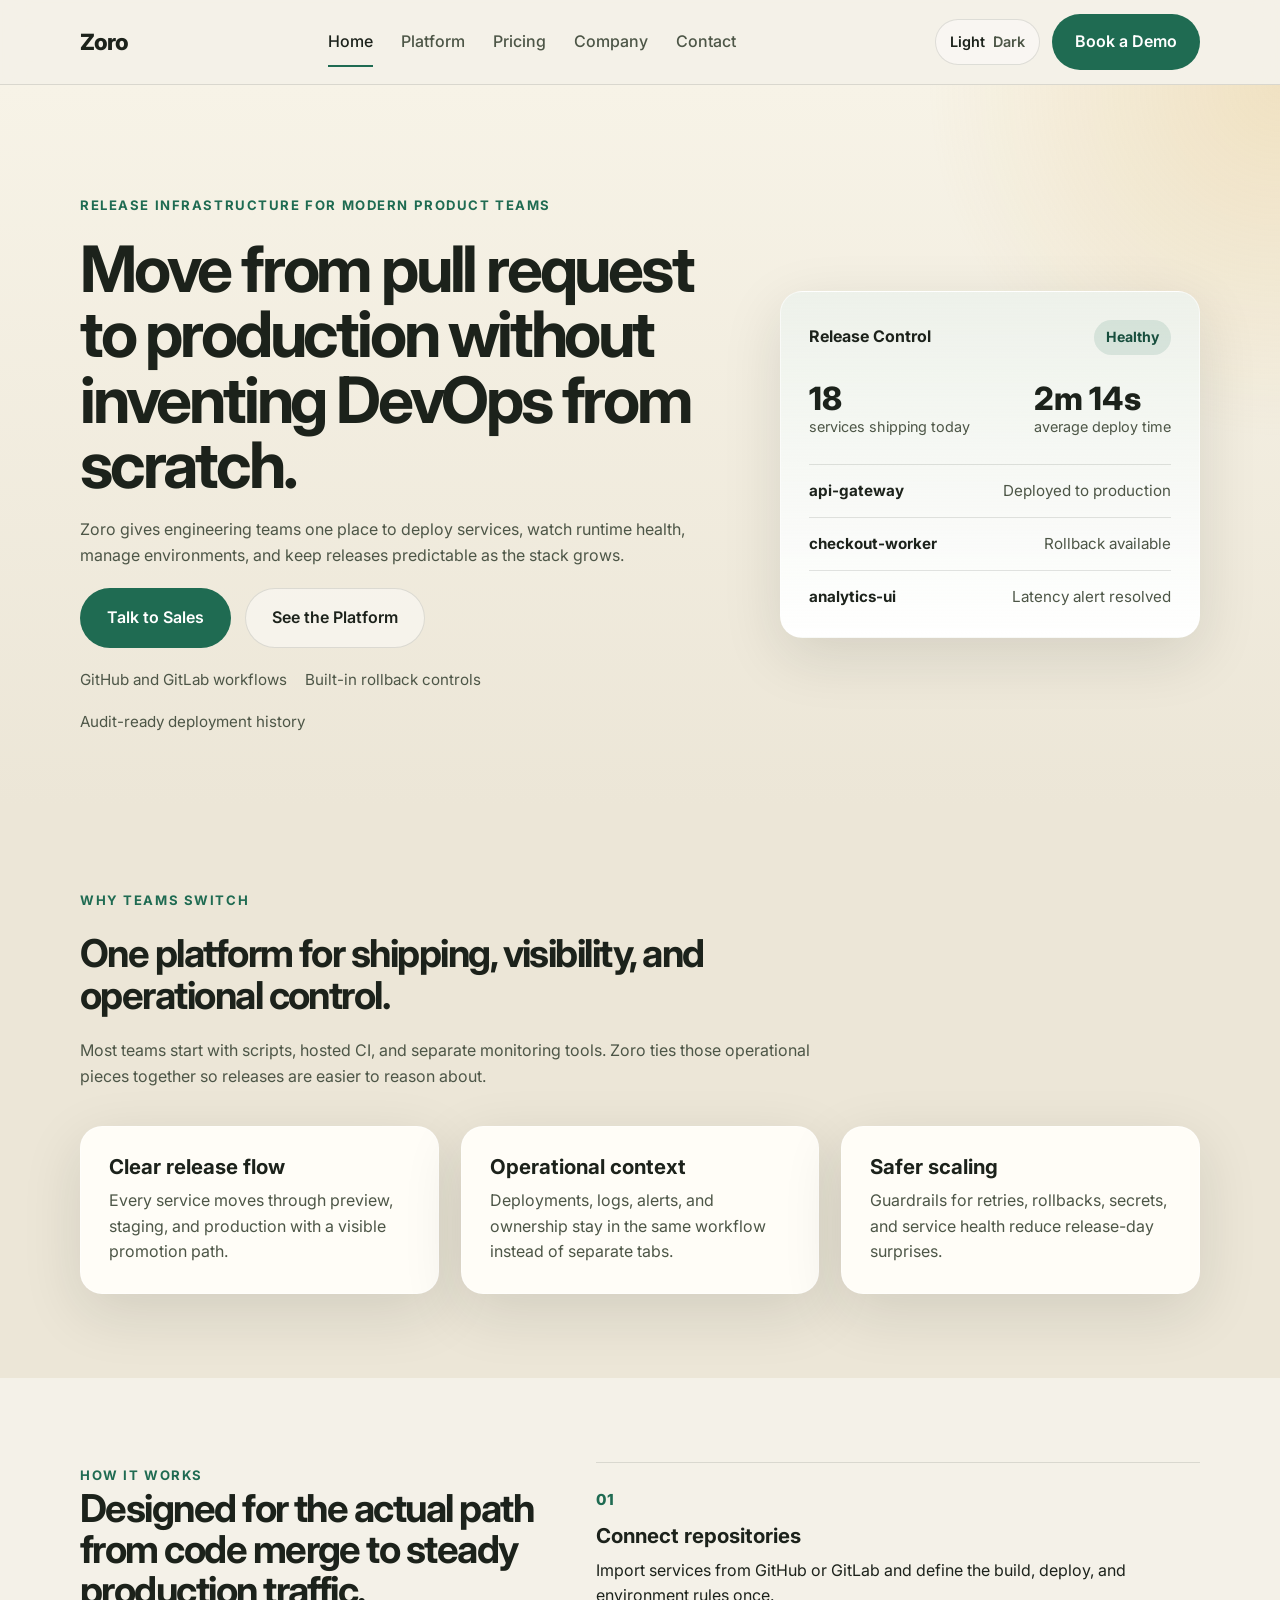
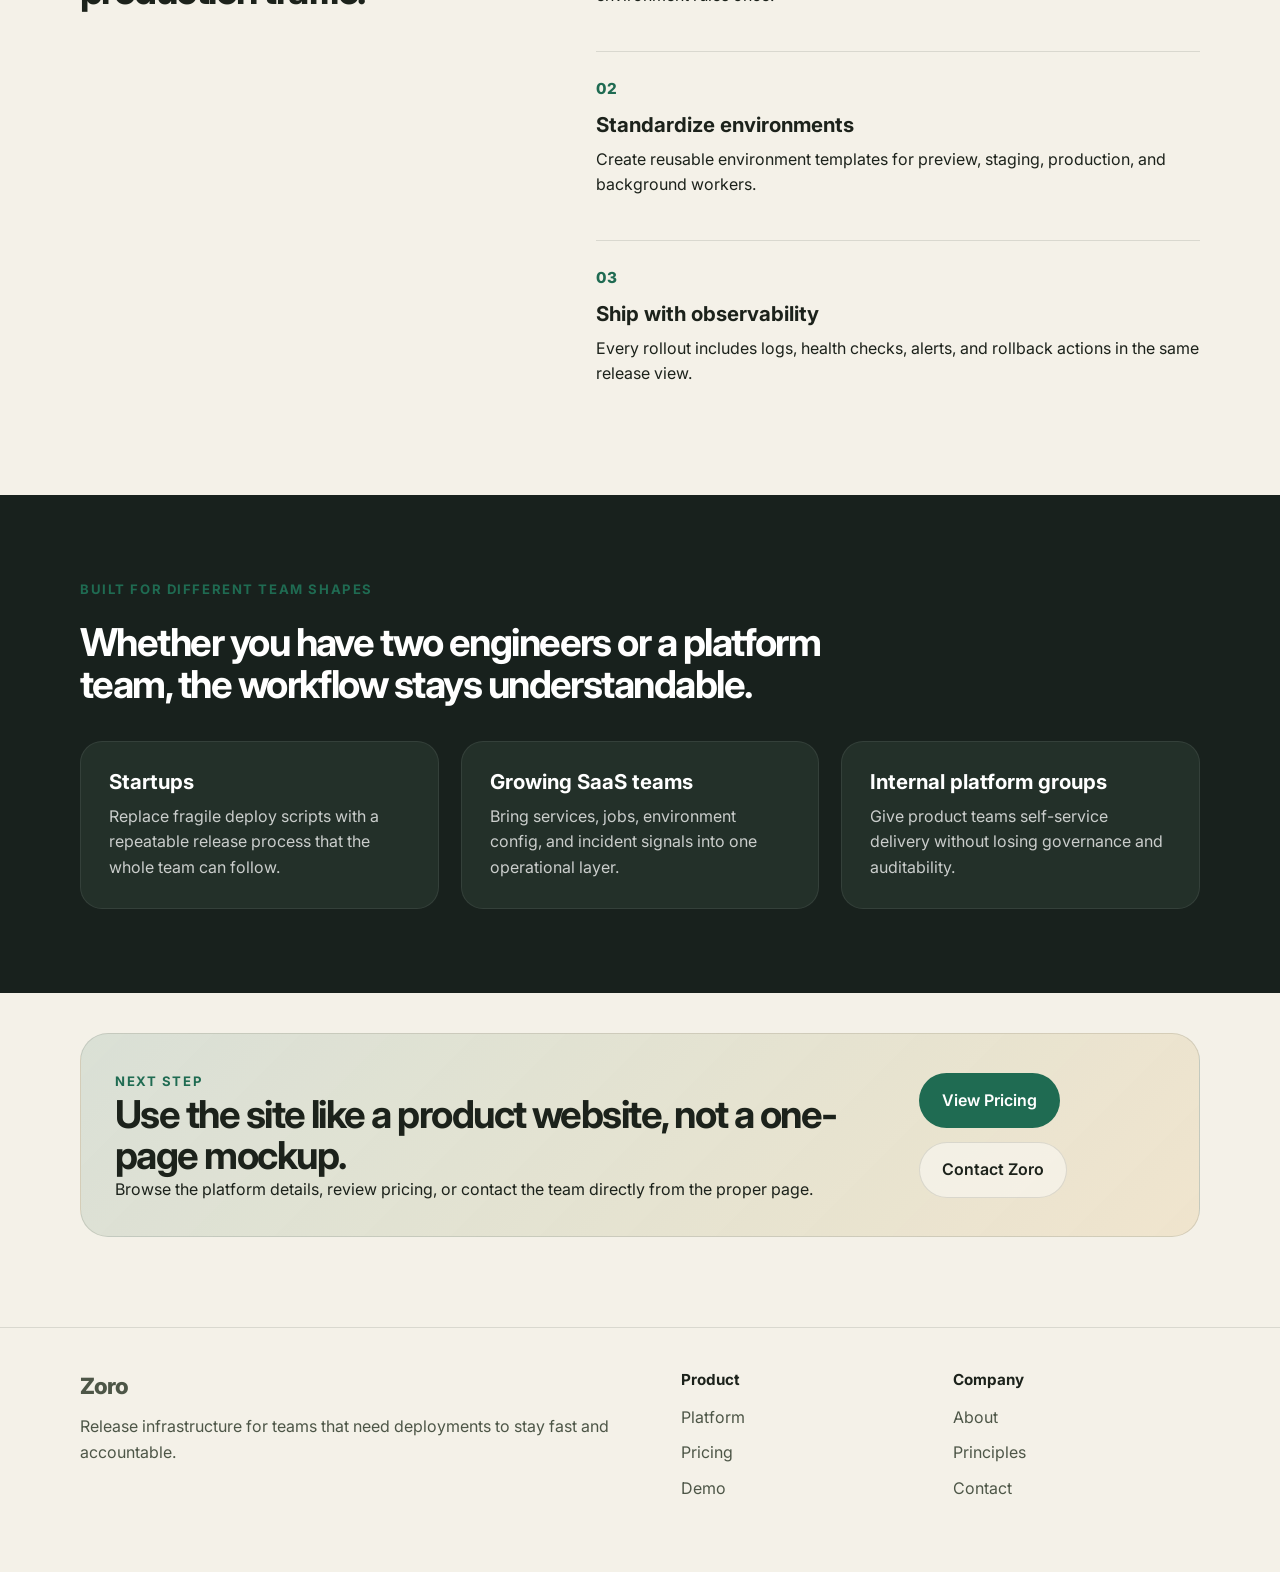
==== commit c1cba7f6: "--new commit" ====
--- a/index.html
+++ b/index.html
@@ -20,7 +20,13 @@
                 <a href="company.html" class="nav-link">Company</a>
                 <a href="contact.html" class="nav-link">Contact</a>
             </nav>
-            <a href="contact.html" class="btn btn-primary">Book a Demo</a>
+            <div class="nav-actions">
+                <button class="theme-toggle" type="button" aria-label="Toggle dark theme" data-theme-toggle>
+                    <span class="theme-toggle-light">Light</span>
+                    <span class="theme-toggle-dark">Dark</span>
+                </button>
+                <a href="contact.html" class="btn btn-primary">Book a Demo</a>
+            </div>
         </div>
     </header>
 
@@ -181,5 +187,6 @@
             </div>
         </div>
     </footer>
+    <script src="theme.js"></script>
 </body>
 </html>
--- a/styles.css
+++ b/styles.css
@@ -15,6 +15,22 @@
     --radius: 22px;
 }
 
+body[data-theme="dark"] {
+    --bg: #121714;
+    --surface: #1b2420;
+    --surface-muted: #161d19;
+    --text: #ecf2eb;
+    --text-soft: #aebcaf;
+    --line: rgba(236, 242, 235, 0.12);
+    --brand: #74c39d;
+    --brand-dark: #5aa784;
+    --accent: #e6bf75;
+    --dark: #0c110f;
+    --dark-soft: #151d19;
+    --white: #ffffff;
+    --shadow: 0 20px 60px rgba(0, 0, 0, 0.35);
+}
+
 * {
     box-sizing: border-box;
     margin: 0;
@@ -80,6 +96,12 @@
     gap: 28px;
     flex-wrap: wrap;
     justify-content: center;
+}
+
+.nav-actions {
+    display: flex;
+    align-items: center;
+    gap: 12px;
 }
 
 .nav-link {
@@ -144,6 +166,46 @@
 .btn-outline {
     border-color: var(--line);
     background: transparent;
+    color: var(--text);
+}
+
+body[data-theme="dark"] .btn-secondary,
+body[data-theme="dark"] .btn-outline {
+    background: rgba(255, 255, 255, 0.03);
+}
+
+.theme-toggle {
+    display: inline-flex;
+    align-items: center;
+    gap: 8px;
+    padding: 10px 14px;
+    border-radius: 999px;
+    border: 1px solid var(--line);
+    background: rgba(255, 255, 255, 0.4);
+    color: var(--text);
+    cursor: pointer;
+    font: inherit;
+    font-weight: 600;
+}
+
+.theme-toggle-light,
+.theme-toggle-dark {
+    font-size: 0.9rem;
+}
+
+.theme-toggle-dark {
+    color: var(--text-soft);
+}
+
+body[data-theme="dark"] .theme-toggle {
+    background: rgba(255, 255, 255, 0.04);
+}
+
+body[data-theme="dark"] .theme-toggle-light {
+    color: var(--text-soft);
+}
+
+body[data-theme="dark"] .theme-toggle-dark {
     color: var(--text);
 }
 
@@ -570,6 +632,12 @@
         flex-direction: column;
     }
 
+    .nav-actions {
+        width: 100%;
+        justify-content: center;
+        flex-wrap: wrap;
+    }
+
     .site-nav {
         gap: 18px;
     }
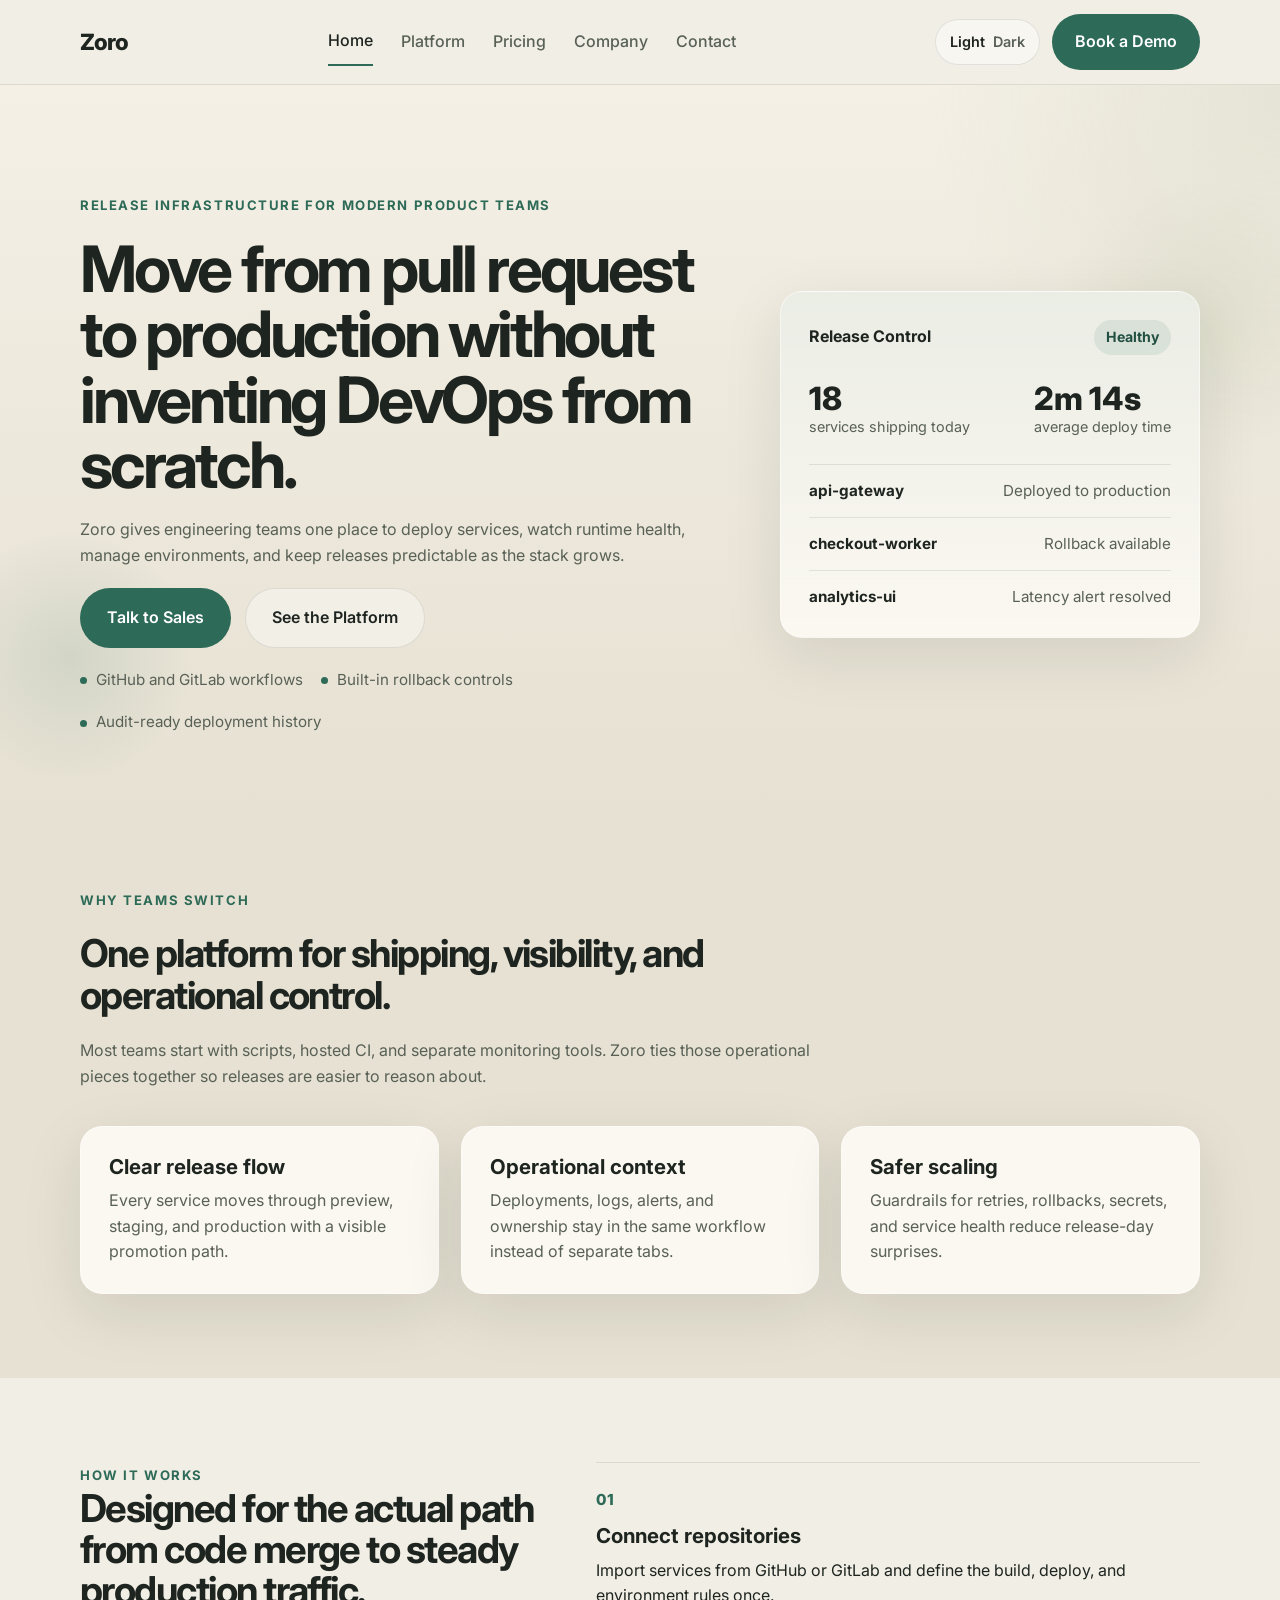
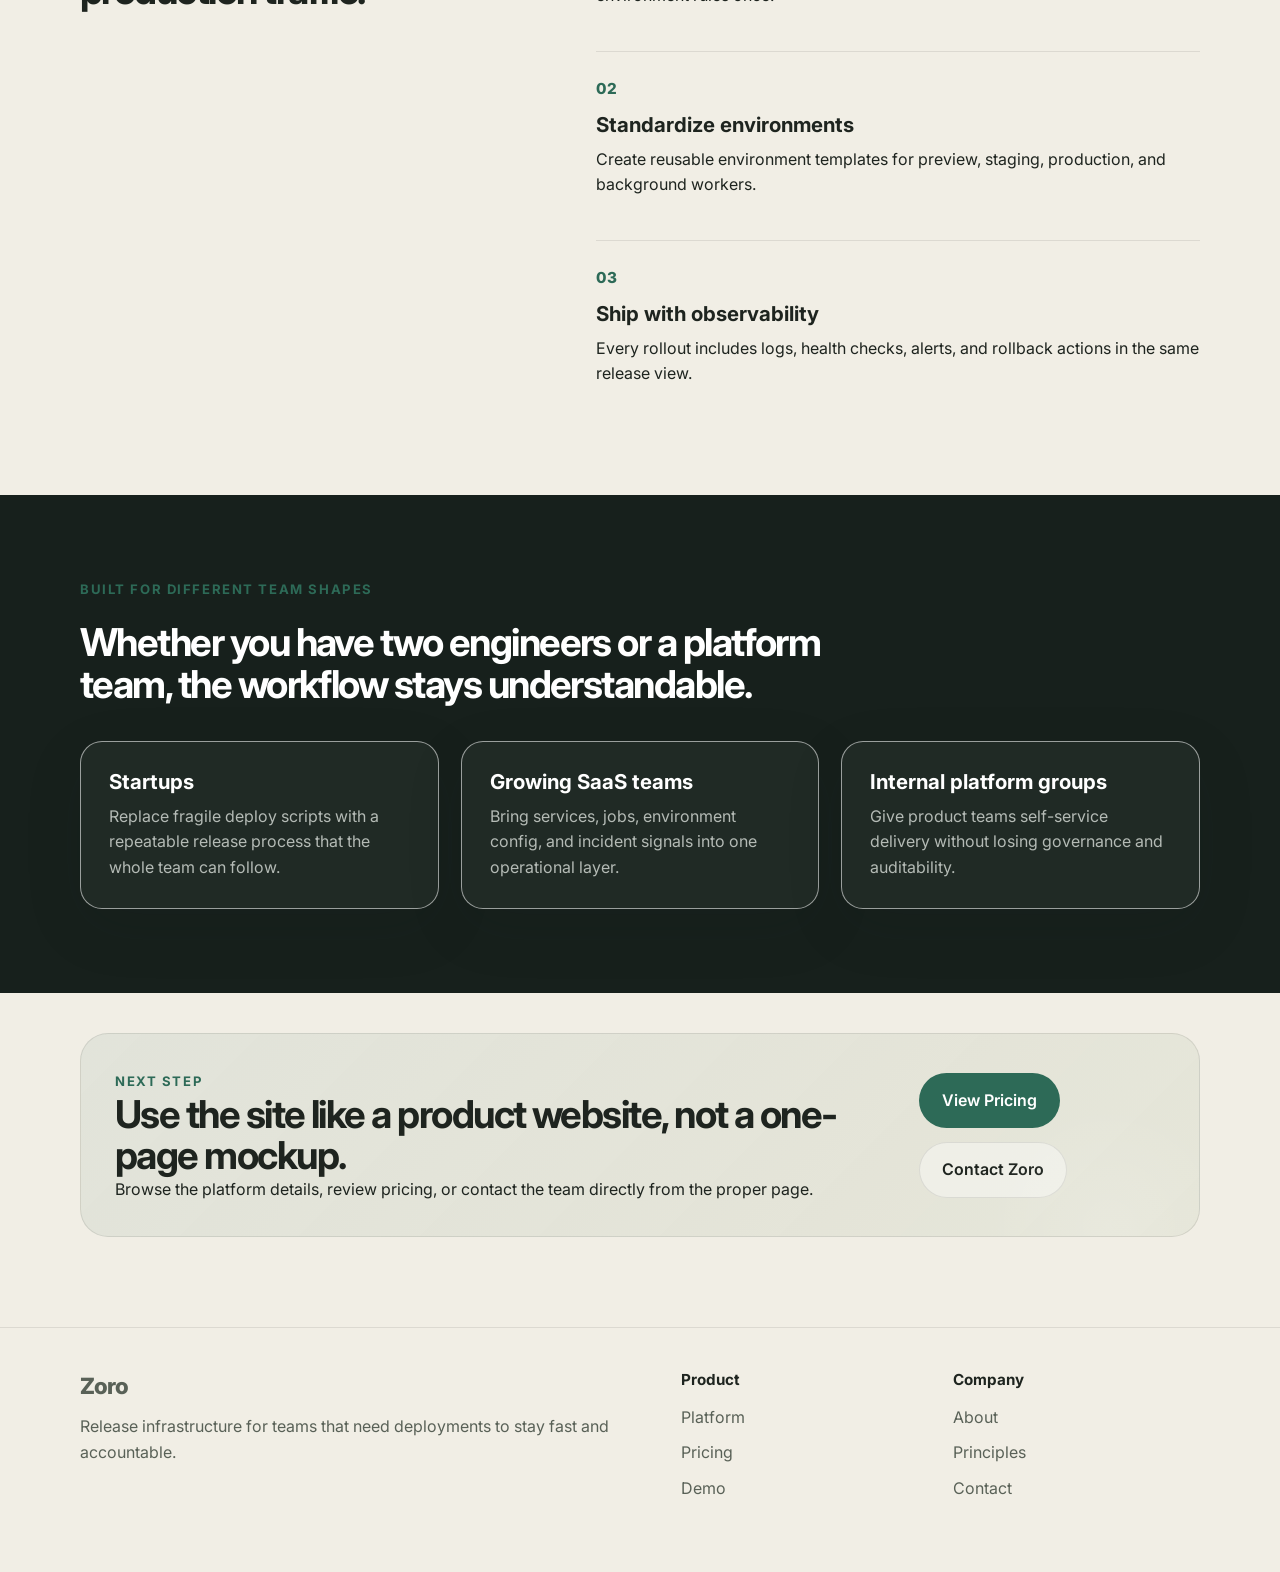
==== commit 71d72d8c: "nc" ====
--- a/index.html
+++ b/index.html
@@ -188,5 +188,6 @@
         </div>
     </footer>
     <script src="theme.js"></script>
+    <script src="animations.js"></script>
 </body>
 </html>
--- a/styles.css
+++ b/styles.css
@@ -1,34 +1,71 @@
 :root {
-    --bg: #f4f1e8;
-    --surface: #fffdf7;
-    --surface-muted: #ece6d7;
-    --text: #1c221b;
-    --text-soft: #4d5647;
-    --line: rgba(28, 34, 27, 0.12);
-    --brand: #1f6b52;
-    --brand-dark: #174e3d;
-    --accent: #dcae55;
-    --dark: #18211d;
-    --dark-soft: #233029;
+    --bg: #f1eee5;
+    --surface: #fbf8f1;
+    --surface-muted: #e6e1d2;
+    --surface-elevated: #fdfaf4;
+    --text: #1e241f;
+    --text-soft: #596157;
+    --line: rgba(30, 36, 31, 0.1);
+    --brand: #2d6a57;
+    --brand-dark: #214f41;
+    --accent: #98a97f;
+    --dark: #17201c;
+    --dark-soft: #202a25;
+    --header-bg: rgba(241, 238, 229, 0.88);
+    --hero-bg:
+        radial-gradient(circle at top right, rgba(152, 169, 127, 0.16), transparent 24%),
+        linear-gradient(180deg, #f4f0e6 0%, #e6e1d2 100%);
+    --hero-orb-1: radial-gradient(circle, rgba(152, 169, 127, 0.14), transparent 65%);
+    --hero-orb-2: radial-gradient(circle, rgba(45, 106, 87, 0.12), transparent 68%);
+    --soft-button-bg: rgba(255, 255, 255, 0.4);
+    --soft-button-hover: rgba(255, 255, 255, 0.7);
+    --toggle-bg: rgba(255, 255, 255, 0.45);
+    --card-border: rgba(255, 255, 255, 0.55);
+    --card-glow:
+        linear-gradient(180deg, rgba(45, 106, 87, 0.08), rgba(251, 248, 241, 0.97));
+    --pill-bg: rgba(45, 106, 87, 0.1);
+    --pill-sheen: linear-gradient(120deg, transparent 0%, rgba(255, 255, 255, 0.26) 48%, transparent 100%);
+    --input-bg: rgba(255, 255, 255, 0.9);
+    --cta-bg: linear-gradient(135deg, rgba(45, 106, 87, 0.08), rgba(152, 169, 127, 0.12));
+    --cta-orb: radial-gradient(circle, rgba(255, 255, 255, 0.12), transparent 68%);
     --white: #ffffff;
-    --shadow: 0 18px 60px rgba(22, 30, 25, 0.12);
+    --shadow: 0 18px 60px rgba(24, 30, 25, 0.1);
     --radius: 22px;
 }
 
 body[data-theme="dark"] {
-    --bg: #121714;
-    --surface: #1b2420;
-    --surface-muted: #161d19;
-    --text: #ecf2eb;
-    --text-soft: #aebcaf;
-    --line: rgba(236, 242, 235, 0.12);
-    --brand: #74c39d;
-    --brand-dark: #5aa784;
-    --accent: #e6bf75;
-    --dark: #0c110f;
-    --dark-soft: #151d19;
+    --bg: #0d1311;
+    --surface: #131a17;
+    --surface-muted: #101613;
+    --surface-elevated: #18211d;
+    --text: #e8ede8;
+    --text-soft: #9aa69c;
+    --line: rgba(232, 237, 232, 0.09);
+    --brand: #6fb195;
+    --brand-dark: #5a947d;
+    --accent: #899a74;
+    --dark: #09100d;
+    --dark-soft: #0f1714;
+    --header-bg: rgba(9, 14, 12, 0.84);
+    --hero-bg:
+        radial-gradient(circle at top right, rgba(111, 177, 149, 0.12), transparent 28%),
+        radial-gradient(circle at 18% 12%, rgba(137, 154, 116, 0.06), transparent 22%),
+        linear-gradient(180deg, #111815 0%, #0b110f 100%);
+    --hero-orb-1: radial-gradient(circle, rgba(137, 154, 116, 0.09), transparent 65%);
+    --hero-orb-2: radial-gradient(circle, rgba(111, 177, 149, 0.1), transparent 68%);
+    --soft-button-bg: rgba(255, 255, 255, 0.03);
+    --soft-button-hover: rgba(255, 255, 255, 0.06);
+    --toggle-bg: rgba(255, 255, 255, 0.04);
+    --card-border: rgba(255, 255, 255, 0.06);
+    --card-glow:
+        linear-gradient(180deg, rgba(111, 177, 149, 0.06), rgba(19, 26, 23, 0.97));
+    --pill-bg: rgba(111, 177, 149, 0.12);
+    --pill-sheen: linear-gradient(120deg, transparent 0%, rgba(255, 255, 255, 0.14) 48%, transparent 100%);
+    --input-bg: rgba(255, 255, 255, 0.03);
+    --cta-bg: linear-gradient(135deg, rgba(111, 177, 149, 0.07), rgba(137, 154, 116, 0.06));
+    --cta-orb: radial-gradient(circle, rgba(255, 255, 255, 0.06), transparent 68%);
     --white: #ffffff;
-    --shadow: 0 20px 60px rgba(0, 0, 0, 0.35);
+    --shadow: 0 24px 80px rgba(0, 0, 0, 0.34);
 }
 
 * {
@@ -46,6 +83,11 @@
     color: var(--text);
     background: var(--bg);
     line-height: 1.6;
+    overflow-x: hidden;
+}
+
+body[data-theme="dark"] {
+    color-scheme: dark;
 }
 
 a {
@@ -72,8 +114,9 @@
     top: 0;
     z-index: 20;
     backdrop-filter: blur(14px);
-    background: rgba(244, 241, 232, 0.88);
+    background: var(--header-bg);
     border-bottom: 1px solid var(--line);
+    transition: background-color 180ms ease, border-color 180ms ease, box-shadow 180ms ease;
 }
 
 .nav-shell {
@@ -88,6 +131,11 @@
     font-size: 1.4rem;
     font-weight: 800;
     letter-spacing: -0.04em;
+    transition: transform 220ms ease, color 220ms ease;
+}
+
+.brand-mark:hover {
+    transform: translateY(-1px);
 }
 
 .site-nav {
@@ -109,11 +157,13 @@
     font-weight: 500;
     position: relative;
     padding: 6px 0;
+    transition: color 180ms ease, transform 180ms ease;
 }
 
 .nav-link.active,
 .nav-link:hover {
     color: var(--text);
+    transform: translateY(-1px);
 }
 
 .nav-link.active::after {
@@ -135,11 +185,12 @@
     border-radius: 999px;
     border: 1px solid transparent;
     font-weight: 600;
-    transition: 180ms ease;
+    transition: transform 180ms ease, background-color 180ms ease, border-color 180ms ease, color 180ms ease, box-shadow 180ms ease;
 }
 
 .btn:hover {
-    transform: translateY(-1px);
+    transform: translateY(-2px);
+    box-shadow: 0 14px 32px rgba(0, 0, 0, 0.12);
 }
 
 .btn-primary {
@@ -153,25 +204,20 @@
 
 .btn-secondary {
     border-color: var(--line);
-    background: rgba(255, 255, 255, 0.45);
+    background: var(--soft-button-bg);
     color: var(--text);
 }
 
 .btn-secondary:hover,
 .btn-outline:hover {
-    border-color: rgba(28, 34, 27, 0.22);
-    background: rgba(255, 255, 255, 0.75);
+    border-color: color-mix(in srgb, var(--text) 14%, transparent);
+    background: var(--soft-button-hover);
 }
 
 .btn-outline {
     border-color: var(--line);
     background: transparent;
     color: var(--text);
-}
-
-body[data-theme="dark"] .btn-secondary,
-body[data-theme="dark"] .btn-outline {
-    background: rgba(255, 255, 255, 0.03);
 }
 
 .theme-toggle {
@@ -181,11 +227,16 @@
     padding: 10px 14px;
     border-radius: 999px;
     border: 1px solid var(--line);
-    background: rgba(255, 255, 255, 0.4);
+    background: var(--toggle-bg);
     color: var(--text);
     cursor: pointer;
     font: inherit;
     font-weight: 600;
+    transition: background-color 180ms ease, border-color 180ms ease, color 180ms ease, transform 180ms ease;
+}
+
+.theme-toggle:hover {
+    transform: translateY(-1px);
 }
 
 .theme-toggle-light,
@@ -197,10 +248,6 @@
     color: var(--text-soft);
 }
 
-body[data-theme="dark"] .theme-toggle {
-    background: rgba(255, 255, 255, 0.04);
-}
-
 body[data-theme="dark"] .theme-toggle-light {
     color: var(--text-soft);
 }
@@ -219,9 +266,34 @@
 }
 
 .hero-home {
-    background:
-        radial-gradient(circle at top right, rgba(220, 174, 85, 0.25), transparent 24%),
-        linear-gradient(180deg, #f7f3e7 0%, #ece6d7 100%);
+    background: var(--hero-bg);
+    position: relative;
+}
+
+.hero-home::before,
+.hero-home::after {
+    content: "";
+    position: absolute;
+    border-radius: 999px;
+    pointer-events: none;
+}
+
+.hero-home::before {
+    width: 320px;
+    height: 320px;
+    top: 80px;
+    right: -80px;
+    background: var(--hero-orb-1);
+    animation: drift 16s ease-in-out infinite;
+}
+
+.hero-home::after {
+    width: 260px;
+    height: 260px;
+    left: -60px;
+    bottom: 20px;
+    background: var(--hero-orb-2);
+    animation: drift 18s ease-in-out infinite reverse;
 }
 
 .hero-grid {
@@ -235,6 +307,8 @@
 .page-hero .narrow {
     display: grid;
     gap: 20px;
+    position: relative;
+    z-index: 1;
 }
 
 .eyebrow {
@@ -279,9 +353,33 @@
     font-size: 0.95rem;
 }
 
+.hero-proof span {
+    position: relative;
+    padding-left: 16px;
+}
+
+.hero-proof span::before {
+    content: "";
+    position: absolute;
+    left: 0;
+    top: 0.62em;
+    width: 7px;
+    height: 7px;
+    border-radius: 999px;
+    background: var(--brand);
+    box-shadow: 0 0 0 0 rgba(45, 106, 87, 0.18);
+    animation: pulseDot 3.2s ease-out infinite;
+}
+
+body[data-theme="dark"] .hero-proof span::before {
+    box-shadow: 0 0 0 0 rgba(111, 177, 149, 0.18);
+}
+
 .hero-panel {
     display: flex;
     justify-content: flex-end;
+    position: relative;
+    z-index: 1;
 }
 
 .glow-card,
@@ -290,16 +388,24 @@
 .contact-card {
     border-radius: var(--radius);
     background: var(--surface);
-    border: 1px solid rgba(255, 255, 255, 0.6);
+    border: 1px solid var(--card-border);
     box-shadow: var(--shadow);
+    transition: transform 220ms ease, box-shadow 220ms ease, border-color 220ms ease;
+}
+
+.glow-card:hover,
+.info-card:hover,
+.price-card:hover,
+.contact-card:hover {
+    transform: translateY(-6px);
+    box-shadow: 0 24px 60px rgba(0, 0, 0, 0.12);
 }
 
 .status-card {
     width: min(100%, 420px);
     padding: 28px;
-    background:
-        linear-gradient(180deg, rgba(31, 107, 82, 0.08), rgba(255, 255, 255, 0.96)),
-        var(--surface);
+    background: var(--card-glow), var(--surface);
+    animation: cardFloat 8s ease-in-out infinite;
 }
 
 .status-head,
@@ -321,10 +427,21 @@
 .status-pill {
     padding: 6px 12px;
     border-radius: 999px;
-    background: rgba(31, 107, 82, 0.12);
+    background: var(--pill-bg);
     color: var(--brand-dark);
     font-size: 0.88rem;
     font-weight: 700;
+    position: relative;
+    overflow: hidden;
+}
+
+.status-pill::after {
+    content: "";
+    position: absolute;
+    inset: 0;
+    background: var(--pill-sheen);
+    transform: translateX(-120%);
+    animation: sheen 4.5s ease-in-out infinite;
 }
 
 .metric-row {
@@ -357,6 +474,14 @@
     font-size: 0.95rem;
 }
 
+.timeline-list li strong {
+    transition: color 180ms ease;
+}
+
+.timeline-list li:hover strong {
+    color: var(--brand);
+}
+
 .timeline-list span {
     color: var(--text-soft);
     text-align: right;
@@ -396,7 +521,7 @@
 
 .section-header-light p,
 .dark-card p {
-    color: rgba(255, 255, 255, 0.76);
+    color: rgba(232, 237, 232, 0.74);
 }
 
 .card-grid {
@@ -429,8 +554,8 @@
 
 .dark-card {
     background: var(--dark-soft);
-    border-color: rgba(255, 255, 255, 0.08);
-    box-shadow: none;
+    border-color: var(--card-border);
+    box-shadow: var(--shadow);
 }
 
 .split-section {
@@ -448,6 +573,12 @@
 .stack-item {
     padding: 24px 0;
     border-top: 1px solid var(--line);
+    transition: transform 180ms ease, border-color 180ms ease;
+}
+
+.step-card:hover,
+.stack-item:hover {
+    transform: translateX(8px);
 }
 
 .step-number {
@@ -466,13 +597,27 @@
 
 .cta-shell {
     border-radius: calc(var(--radius) + 6px);
-    background: linear-gradient(135deg, rgba(31, 107, 82, 0.12), rgba(220, 174, 85, 0.18));
+    background: var(--cta-bg);
     border: 1px solid var(--line);
     padding: 34px;
     display: flex;
     justify-content: space-between;
     gap: 30px;
     align-items: center;
+    position: relative;
+    overflow: hidden;
+}
+
+.cta-shell::after {
+    content: "";
+    position: absolute;
+    right: -40px;
+    bottom: -120px;
+    width: 260px;
+    height: 260px;
+    border-radius: 999px;
+    background: var(--cta-orb);
+    animation: drift 14s ease-in-out infinite;
 }
 
 .pricing-grid {
@@ -486,8 +631,13 @@
 }
 
 .price-card.featured {
-    border-color: rgba(31, 107, 82, 0.35);
+    border-color: rgba(45, 106, 87, 0.22);
     transform: translateY(-8px);
+}
+
+body[data-theme="dark"] .price-card.featured {
+    background: var(--surface-elevated);
+    border-color: rgba(111, 177, 149, 0.2);
 }
 
 .popular-badge {
@@ -562,9 +712,30 @@
     padding: 14px 16px;
     border-radius: 16px;
     border: 1px solid var(--line);
-    background: rgba(255, 255, 255, 0.9);
+    background: var(--input-bg);
     font: inherit;
     color: var(--text);
+    transition: border-color 180ms ease, box-shadow 180ms ease, background-color 180ms ease, transform 180ms ease;
+}
+
+.contact-form input:focus,
+.contact-form select:focus,
+.contact-form textarea:focus {
+    outline: none;
+    border-color: var(--brand);
+    box-shadow: 0 0 0 4px rgba(45, 106, 87, 0.1);
+    transform: translateY(-1px);
+}
+
+body[data-theme="dark"] .contact-form input:focus,
+body[data-theme="dark"] .contact-form select:focus,
+body[data-theme="dark"] .contact-form textarea:focus {
+    box-shadow: 0 0 0 4px rgba(111, 177, 149, 0.1);
+}
+
+.contact-form input::placeholder,
+.contact-form textarea::placeholder {
+    color: var(--text-soft);
 }
 
 .contact-form textarea {
@@ -600,6 +771,77 @@
 
 .site-footer a:hover {
     color: var(--text);
+}
+
+.reveal {
+    opacity: 0;
+    transform: translateY(32px);
+    transition: opacity 720ms ease, transform 720ms cubic-bezier(0.2, 0.7, 0.2, 1);
+    transition-delay: var(--reveal-delay, 0ms);
+}
+
+.reveal.revealed {
+    opacity: 1;
+    transform: translateY(0);
+}
+
+@keyframes drift {
+    0%,
+    100% {
+        transform: translate3d(0, 0, 0) scale(1);
+    }
+    50% {
+        transform: translate3d(0, -18px, 0) scale(1.04);
+    }
+}
+
+@keyframes pulseDot {
+    0% {
+        box-shadow: 0 0 0 0 rgba(45, 106, 87, 0.18);
+    }
+    70% {
+        box-shadow: 0 0 0 10px rgba(45, 106, 87, 0);
+    }
+    100% {
+        box-shadow: 0 0 0 0 rgba(45, 106, 87, 0);
+    }
+}
+
+@keyframes cardFloat {
+    0%,
+    100% {
+        transform: translateY(0);
+    }
+    50% {
+        transform: translateY(-8px);
+    }
+}
+
+@keyframes sheen {
+    0%,
+    100% {
+        transform: translateX(-120%);
+    }
+    45%,
+    60% {
+        transform: translateX(120%);
+    }
+}
+
+@media (prefers-reduced-motion: reduce) {
+    *,
+    *::before,
+    *::after {
+        animation: none !important;
+        transition: none !important;
+        scroll-behavior: auto !important;
+    }
+
+    .reveal,
+    .reveal.revealed {
+        opacity: 1;
+        transform: none;
+    }
 }
 
 @media (max-width: 960px) {
@@ -660,6 +902,12 @@
         font-size: 2.7rem;
     }
 
+    .hero-home::before,
+    .hero-home::after,
+    .cta-shell::after {
+        display: none;
+    }
+
     .timeline-list li {
         flex-direction: column;
     }
